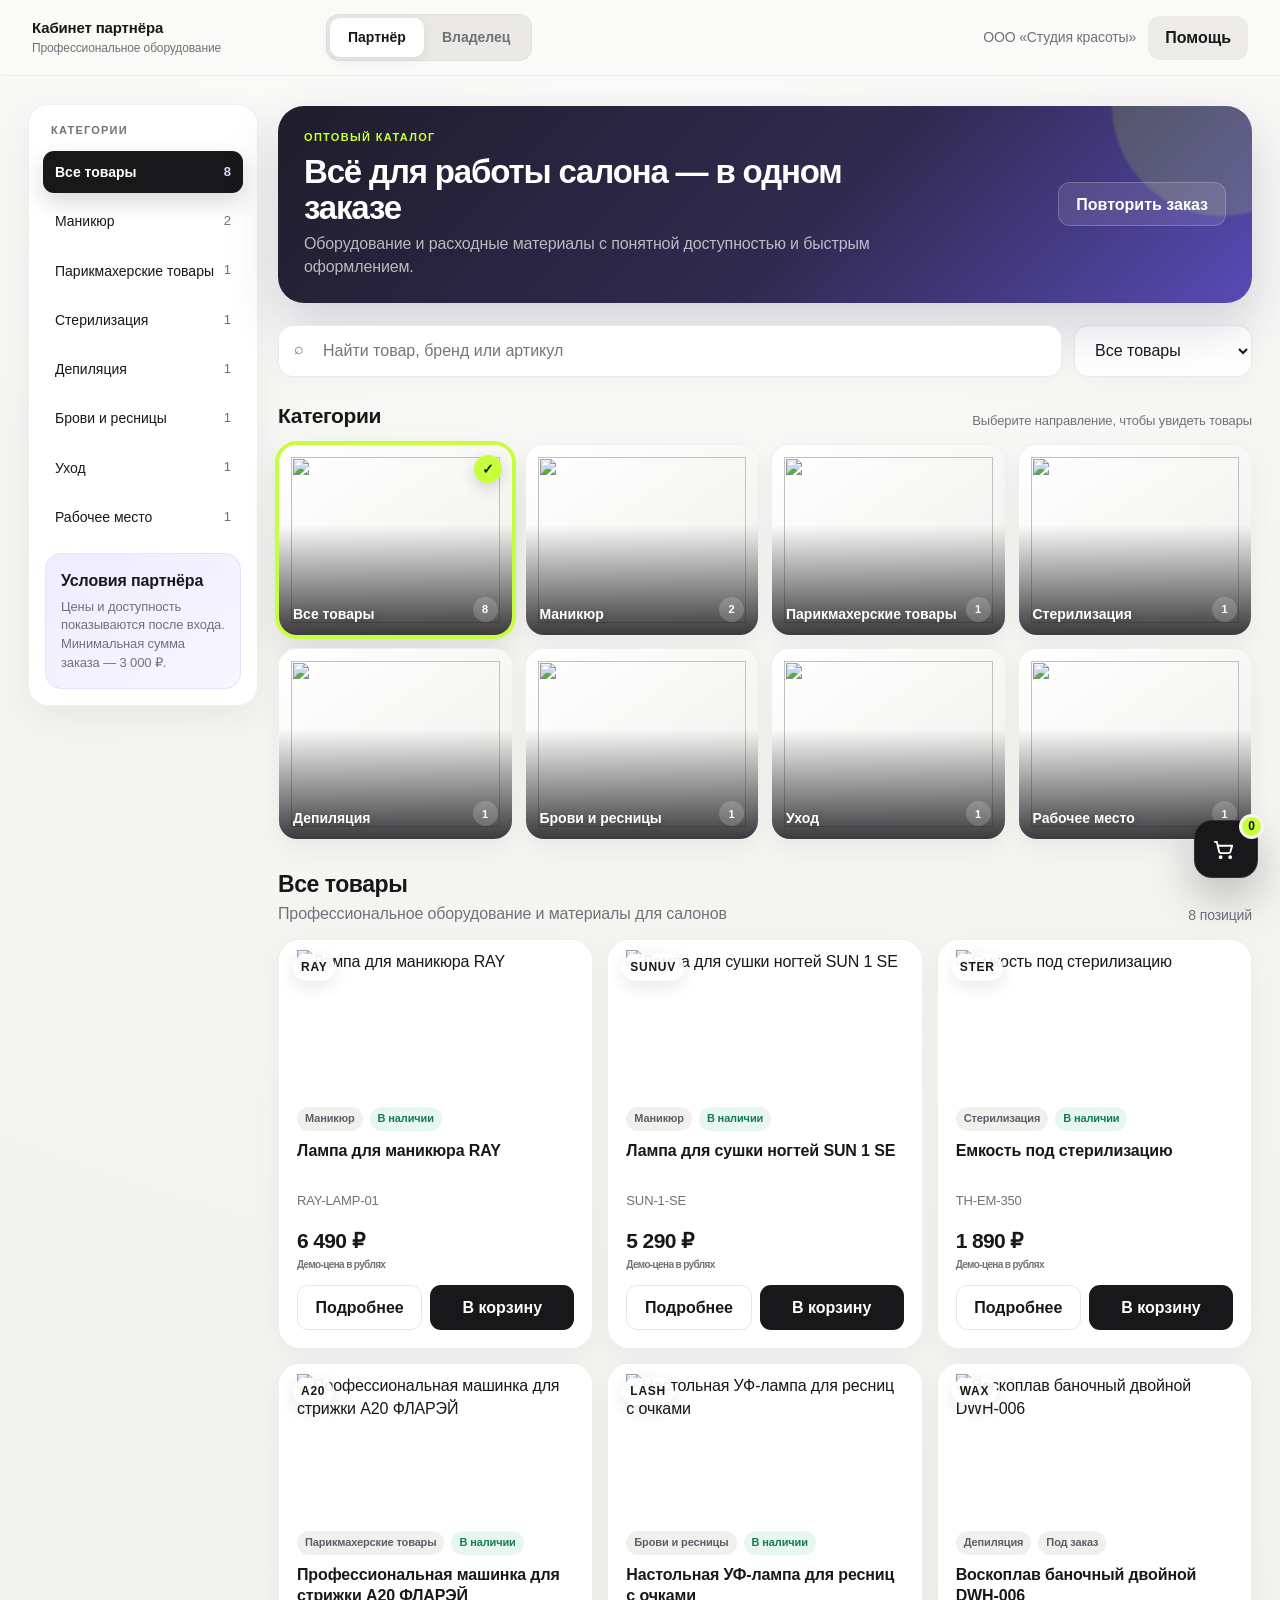
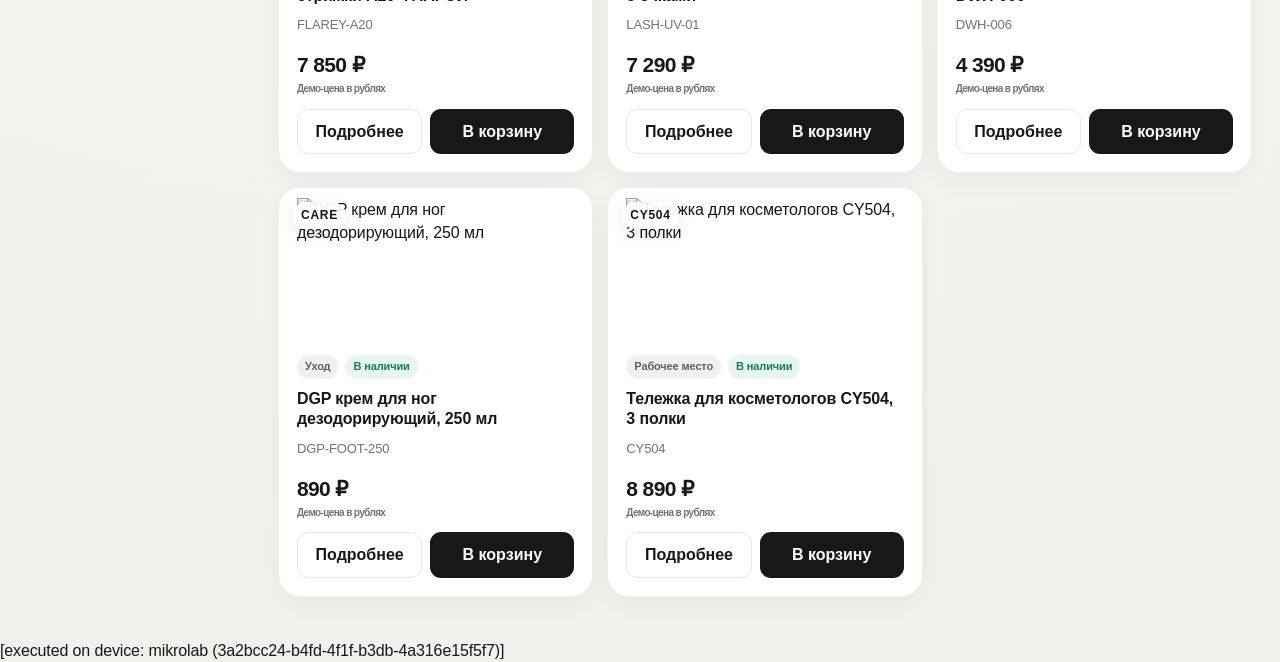
==== index.html @ eecc2bff "Publish demoth catalog" ====
<!doctype html>
<html lang="ru">
<head>
  <meta charset="utf-8">
  <meta name="viewport" content="width=device-width, initial-scale=1">
  <meta name="robots" content="noindex, nofollow, noarchive">
  <meta name="description" content="B2B-кабинет для заказа профессионального оборудования и расходных материалов для салонов красоты.">
  <title>B2B кабинет — профессиональный каталог</title>
  <style>
    :root{
      --th-purple:#52478a;--th-purple-dark:#3f376e;--th-purple-soft:#f0eef8;
      --th-lime:#d7ff18;--th-ink:#25223a;--th-muted:#706c82;--th-line:#e5e2ef;
      --th-bg:#f8f7fb;--th-white:#fff;--th-green:#2c7a5d;--th-red:#b74655;--th-amber:#a76812;
      --th-shadow:0 18px 50px rgba(51,42,91,.10);--th-radius:22px;
    }
    *{box-sizing:border-box}
    body{margin:0;background:var(--th-bg);color:var(--th-ink);font-family:Inter,Arial,sans-serif;font-size:16px;line-height:1.45}
    button,input,select{font:inherit}
    button{cursor:pointer}
    .app{min-height:100vh}
    .topbar{position:sticky;top:0;z-index:30;display:flex;align-items:center;gap:24px;padding:14px 28px;background:rgba(255,255,255,.96);border-bottom:1px solid var(--th-line);backdrop-filter:blur(16px)}
    .brand{display:flex;align-items:center;gap:13px;min-width:245px}
    .brand-copy{font-size:13px;line-height:1.15;color:var(--th-muted)}
    .role-switch{display:flex;padding:4px;background:var(--th-purple-soft);border-radius:14px}
    .role-switch button{border:0;background:transparent;color:var(--th-muted);padding:9px 16px;border-radius:11px;font-weight:700}
    .role-switch button.active{background:var(--th-white);color:var(--th-purple);box-shadow:0 3px 12px rgba(48,38,90,.10)}
    .top-actions{margin-left:auto;display:flex;align-items:center;gap:12px}
    .quiet{color:var(--th-muted);font-size:14px}
    .icon-btn,.secondary,.primary{border:0;border-radius:14px;min-height:44px;padding:0 17px;font-weight:750}
    .icon-btn{background:var(--th-purple-soft);color:var(--th-purple)}
    .secondary{background:var(--th-white);color:var(--th-purple);border:1px solid var(--th-line)}
    .primary{background:var(--th-lime);color:#27293a}
    .shell{display:grid;grid-template-columns:250px minmax(0,1fr) 320px;gap:24px;max-width:1500px;margin:0 auto;padding:24px 28px 42px}
    .sidebar,.cart,.panel,.product,.metric,.owner-block{background:var(--th-white);border:1px solid var(--th-line);box-shadow:var(--th-shadow)}
    .sidebar{position:sticky;top:97px;align-self:start;border-radius:var(--th-radius);padding:20px}
    .side-title{margin:0 0 12px;font-size:13px;color:var(--th-muted);font-weight:800;text-transform:uppercase;letter-spacing:.07em}
    .category-list{display:grid;gap:7px}
    .category-btn{display:flex;align-items:center;justify-content:space-between;text-align:left;width:100%;border:0;background:transparent;color:var(--th-ink);padding:11px 12px;border-radius:12px}
    .category-btn span:last-child{color:var(--th-muted);font-size:13px}
    .category-btn.active{background:var(--th-purple);color:white;font-weight:800}
    .category-btn.active span:last-child{color:#ded9fa}
    .side-callout{margin-top:18px;padding:16px;border-radius:16px;background:var(--th-purple-soft)}
    .side-callout strong{display:block;color:var(--th-purple);margin-bottom:5px}
    .side-callout p{font-size:13px;color:var(--th-muted);margin:0}
    .main{min-width:0}
    .welcome{display:flex;align-items:end;justify-content:space-between;gap:20px;margin:4px 0 20px}
    h1{font-size:32px;line-height:1.08;margin:0 0 7px;letter-spacing:-.035em}
    h2{font-size:23px;margin:0;letter-spacing:-.02em}
    h3{font-size:18px;margin:0}
    .welcome p,.section-head p{margin:0;color:var(--th-muted)}
    .search-row{display:grid;grid-template-columns:minmax(0,1fr) 180px;gap:12px;margin-bottom:18px}
    .search-wrap{position:relative}
    .search-wrap span{position:absolute;left:16px;top:12px;color:var(--th-muted)}
    .search-row input,.search-row select{width:100%;min-height:48px;border:1px solid var(--th-line);border-radius:14px;background:var(--th-white);color:var(--th-ink);padding:0 16px}
    .search-row input{padding-left:44px}
    .search-row input:focus,.search-row select:focus{outline:3px solid rgba(82,71,138,.16);border-color:var(--th-purple)}
    .category-chips{display:flex;gap:9px;overflow:auto;padding-bottom:5px;margin-bottom:20px;scrollbar-width:none}
    .chip{white-space:nowrap;border:1px solid var(--th-line);background:var(--th-white);color:var(--th-muted);border-radius:99px;padding:9px 14px}
    .chip.active{background:var(--th-purple);border-color:var(--th-purple);color:white;font-weight:700}
    .category-section-head{display:flex;align-items:end;justify-content:space-between;gap:16px;margin:24px 0 13px}
    .category-section-head h2{font-size:21px}.category-section-head span{color:var(--th-muted);font-size:13px}
    .category-tiles{display:grid;grid-template-columns:repeat(4,minmax(0,1fr));gap:12px;margin:0 0 28px}
    .category-tile{position:relative;min-width:0;aspect-ratio:1.22;overflow:hidden;border:1px solid rgba(28,28,32,.07);border-radius:19px;background:#fff;padding:0;box-shadow:0 8px 24px rgba(25,22,42,.055);transition:transform .18s ease,box-shadow .18s ease,border-color .18s ease;text-align:left}
    .category-tile:hover{transform:translateY(-3px);box-shadow:0 16px 34px rgba(25,22,42,.11)}
    .category-tile-media{position:absolute;inset:0;display:block;background:linear-gradient(145deg,#fff,#f0efec)}
    .category-tile-media img{width:100%;height:100%;object-fit:contain;padding:12px;transition:transform .22s ease}
    .category-tile:hover img{transform:scale(1.045)}
    .category-tile::after{content:"";position:absolute;inset:42% 0 0;background:linear-gradient(to bottom,transparent,rgba(18,18,22,.82));pointer-events:none}
    .category-tile-label{position:absolute;z-index:2;left:14px;right:14px;bottom:13px;display:flex;align-items:end;justify-content:space-between;gap:8px;color:#fff;font-size:14px;font-weight:850;line-height:1.15;text-shadow:0 1px 8px rgba(0,0,0,.26)}
    .category-tile-label small{display:grid;place-items:center;min-width:25px;height:25px;padding:0 7px;border-radius:99px;background:rgba(255,255,255,.18);font-size:11px;color:#fff;text-shadow:none}
    .category-tile.active{border-color:var(--th-lime);box-shadow:0 0 0 3px var(--th-lime),0 16px 34px rgba(25,22,42,.12)}
    .category-tile.active::before{content:"✓";position:absolute;z-index:3;right:10px;top:10px;display:grid;place-items:center;width:28px;height:28px;border-radius:50%;background:var(--th-lime);color:var(--th-ink);font-size:14px;font-weight:950;box-shadow:0 5px 15px rgba(0,0,0,.16)}
    .section-head{display:flex;justify-content:space-between;align-items:end;gap:20px;margin:18px 0 14px}
    .results-count{font-size:14px;color:var(--th-muted)}
    .product-grid{display:grid;grid-template-columns:repeat(2,minmax(0,1fr));gap:15px}
    .product{border-radius:20px;overflow:hidden;transition:transform .2s ease,box-shadow .2s ease}
    .product:hover{transform:translateY(-2px);box-shadow:0 22px 54px rgba(51,42,91,.14)}
    .product-visual{height:132px;display:flex;align-items:center;justify-content:center;background:linear-gradient(145deg,#f9f8fc,#e9e5f6);position:relative;overflow:hidden}
    .product-visual::after{content:"";width:90px;height:90px;border-radius:24px;background:linear-gradient(145deg,#fff,#d8d2eb);box-shadow:0 18px 30px rgba(70,58,116,.18);transform:rotate(-6deg)}
    .product-visual.lamp::after{border-radius:30px 30px 18px 18px;width:118px;height:72px}
    .product-visual.ster::after{border-radius:12px;width:118px;height:82px;background:linear-gradient(145deg,#fefefe,#cfd4df)}
    .product-visual.hair::after{width:112px;height:44px;border-radius:30px 12px 12px 30px;background:linear-gradient(145deg,#786da8,#3f376e)}
    .product-visual.lash::after{width:8px;height:105px;border-radius:8px;background:#7c719f;transform:rotate(30deg)}
    .product-code{position:absolute;z-index:2;font-weight:900;letter-spacing:.06em;color:var(--th-purple)}
    .product-body{padding:16px}
    .badges{display:flex;gap:7px;flex-wrap:wrap;margin-bottom:10px}
    .badge{font-size:12px;border-radius:99px;padding:4px 8px;background:var(--th-purple-soft);color:var(--th-purple);font-weight:700}
    .badge.in{background:#eaf7f1;color:var(--th-green)}
    .product-name{font-weight:800;min-height:48px}
    .sku{font-size:13px;color:var(--th-muted);margin-top:3px}
    .price-row{display:flex;align-items:center;justify-content:space-between;gap:10px;margin-top:15px}
    .price{font-size:20px;font-weight:850}
    .add-btn{border:0;background:var(--th-purple);color:white;border-radius:12px;padding:10px 13px;font-weight:800}
    .add-btn.added{background:var(--th-green)}
    .cart{position:sticky;top:97px;align-self:start;border-radius:var(--th-radius);padding:20px;max-height:calc(100vh - 120px);overflow:auto}
    .cart-head{display:flex;align-items:center;justify-content:space-between;margin-bottom:17px}
    .cart-count{min-width:28px;height:28px;border-radius:50%;display:grid;place-items:center;background:var(--th-lime);font-weight:900}
    .cart-empty{padding:36px 8px;text-align:center;color:var(--th-muted)}
    .cart-empty b{display:block;color:var(--th-ink);margin-bottom:5px}
    .cart-items{display:grid;gap:12px}
    .cart-line{display:grid;grid-template-columns:1fr auto;gap:8px;padding-bottom:12px;border-bottom:1px solid var(--th-line)}
    .cart-line strong{font-size:14px}
    .cart-line small{display:block;color:var(--th-muted);margin-top:3px}
    .qty{display:flex;align-items:center;gap:7px}
    .qty button{width:28px;height:28px;border-radius:9px;border:1px solid var(--th-line);background:white;color:var(--th-purple);font-weight:900}
    .cart-summary{margin-top:16px;display:grid;gap:9px}
    .summary-row{display:flex;justify-content:space-between;gap:12px;color:var(--th-muted)}
    .summary-row.total{font-size:21px;color:var(--th-ink);font-weight:900;border-top:1px solid var(--th-line);padding-top:13px;margin-top:4px}
    .progress-copy{font-size:13px;color:var(--th-muted);margin-top:11px}
    .progress{height:8px;border-radius:99px;background:var(--th-purple-soft);overflow:hidden;margin:7px 0 14px}
    .progress > div{height:100%;background:var(--th-lime);transition:width .2s ease}
    .checkout{width:100%}
    .checkout:disabled{opacity:.45;cursor:not-allowed}
    .owner-view{display:none;max-width:1400px;margin:0 auto;padding:24px 28px 44px}
    .owner-view.active{display:block}.customer-view.hidden{display:none}
    .owner-top{display:flex;align-items:end;justify-content:space-between;gap:20px;margin-bottom:22px}
    .demo-tag{display:inline-flex;align-items:center;gap:7px;background:var(--th-purple-soft);color:var(--th-purple);padding:7px 11px;border-radius:99px;font-size:13px;font-weight:800}
    .metrics{display:grid;grid-template-columns:repeat(4,1fr);gap:14px;margin-bottom:18px}
    .metric{border-radius:18px;padding:18px}
    .metric span{font-size:13px;color:var(--th-muted)}
    .metric strong{display:block;font-size:28px;margin:5px 0 2px}
    .metric small{color:var(--th-green)}
    .owner-grid{display:grid;grid-template-columns:minmax(0,1.55fr) minmax(300px,.75fr);gap:18px}
    .owner-block{border-radius:22px;padding:20px}
    .owner-block-head{display:flex;align-items:center;justify-content:space-between;gap:12px;margin-bottom:16px}
    .orders{width:100%;border-collapse:collapse}
    .orders th{text-align:left;color:var(--th-muted);font-size:12px;text-transform:uppercase;letter-spacing:.05em;padding:11px 8px;border-bottom:1px solid var(--th-line)}
    .orders td{padding:14px 8px;border-bottom:1px solid var(--th-line);font-size:14px}
    .status{font-size:12px;font-weight:800;padding:6px 9px;border-radius:99px;white-space:nowrap}
    .status.new{background:#f0eef8;color:var(--th-purple)}
    .status.work{background:#fff2df;color:var(--th-amber)}
    .status.ready{background:#eaf7f1;color:var(--th-green)}
    .owner-categories{display:grid;gap:11px}
    .owner-cat{display:grid;grid-template-columns:1fr auto;gap:8px;padding:12px 0;border-bottom:1px solid var(--th-line)}
    .owner-cat small{color:var(--th-muted)}
    .stock-warning{margin-top:18px;padding:16px;border-radius:16px;background:#fff3f1;color:var(--th-red)}
    .stock-warning strong{display:block;margin-bottom:3px}
    .mobile-cart{display:none;position:sticky;bottom:12px;margin:12px;background:var(--th-purple);color:white;border:0;border-radius:16px;width:calc(100% - 24px);padding:14px 16px;font-weight:850;z-index:25}
    .toast{position:fixed;right:24px;bottom:24px;z-index:60;background:#25223a;color:white;padding:14px 18px;border-radius:14px;box-shadow:var(--th-shadow);opacity:0;transform:translateY(10px);pointer-events:none;transition:.2s}
    .toast.show{opacity:1;transform:translateY(0)}
    .no-results{grid-column:1/-1;background:white;border:1px dashed var(--th-line);border-radius:20px;padding:40px;text-align:center;color:var(--th-muted)}
    @media(max-width:1100px){.shell{grid-template-columns:220px minmax(0,1fr)}.cart{display:none}.mobile-cart{display:block}.metrics{grid-template-columns:repeat(2,1fr)}}
    @media(max-width:760px){.topbar{padding:12px 16px;gap:12px;flex-wrap:wrap}.brand{min-width:0;flex:1}.brand-copy,.quiet{display:none}.role-switch{order:3;width:100%}.role-switch button{flex:1}.shell{display:block;padding:18px 14px 30px}.sidebar{position:static;padding:0;border:0;box-shadow:none;background:transparent}.side-title,.category-list,.side-callout{display:none}.welcome{align-items:start}.welcome .secondary{display:none}h1{font-size:27px}.search-row{grid-template-columns:1fr}.category-section-head{margin-top:22px}.category-section-head h2{font-size:22px}.category-section-head span{display:none}.category-tiles{grid-template-columns:repeat(2,minmax(0,1fr));gap:11px;margin-bottom:30px}.category-tile{aspect-ratio:1.08;border-radius:18px}.category-tile-media img{padding:10px}.category-tile-label{left:12px;right:12px;bottom:12px;font-size:14px}.section-head{scroll-margin-top:330px}.product-grid{grid-template-columns:1fr}.product-visual{height:116px}.owner-view{padding:18px 14px 34px}.owner-top{align-items:start}.owner-top .primary{display:none}.metrics{grid-template-columns:1fr 1fr}.metric strong{font-size:23px}.owner-grid{grid-template-columns:1fr}.orders th:nth-child(3),.orders td:nth-child(3){display:none}.top-actions .icon-btn{display:none}}
    @media(max-width:430px){.metrics{grid-template-columns:1fr}.owner-block{padding:15px}.orders td,.orders th{padding-left:4px;padding-right:4px}}

    /* Современная визуальная система MVP */
    :root{
      --th-purple:#6155d6;--th-purple-dark:#4438b8;--th-purple-soft:#efedff;
      --th-lime:#c8ff3d;--th-ink:#18181b;--th-muted:#72717a;--th-line:#e8e7e3;
      --th-bg:#f5f5f2;--th-white:#fff;--th-green:#167a55;--th-red:#c33e52;--th-amber:#a76608;
      --th-shadow:0 12px 36px rgba(25,22,42,.06);--th-radius:24px;
    }
    body{font-family:Inter,-apple-system,BlinkMacSystemFont,"Segoe UI",sans-serif;background:radial-gradient(circle at 52% -20%,#fff 0,#f5f5f2 42%,#f0f0ed 100%);letter-spacing:-.008em}
    .topbar{min-height:76px;padding:12px 32px;background:rgba(250,250,248,.88);border-bottom:1px solid rgba(30,30,35,.07);box-shadow:0 1px 0 rgba(255,255,255,.8);backdrop-filter:blur(22px) saturate(150%)}
    .brand{min-width:270px;gap:0}
    .product-nameplate{display:grid;gap:1px}
    .product-nameplate strong{font-size:15px;letter-spacing:-.01em}
    .product-nameplate span{font-size:12px;color:var(--th-muted)}
    .role-switch{padding:3px;background:#eae9e5;border:1px solid rgba(30,30,35,.04);border-radius:13px}
    .role-switch button{padding:9px 18px;border-radius:10px;font-size:14px}
    .role-switch button.active{color:var(--th-ink);box-shadow:0 3px 12px rgba(20,20,28,.08)}
    .icon-btn,.secondary,.primary{border-radius:12px;transition:transform .18s ease,box-shadow .18s ease,background .18s ease}
    .icon-btn:hover,.secondary:hover,.primary:hover,.add-btn:hover{transform:translateY(-1px)}
    .icon-btn{background:#ecebe7;color:var(--th-ink)}
    .primary{background:var(--th-ink);color:white;box-shadow:0 9px 24px rgba(20,20,24,.15)}
    .shell{grid-template-columns:230px minmax(0,1fr) 336px;gap:20px;padding-top:28px}
    .sidebar,.cart,.panel,.product,.metric,.owner-block{border-color:rgba(28,28,32,.07);box-shadow:var(--th-shadow)}
    .sidebar{top:100px;padding:14px;border-radius:20px}
    .side-title{padding:4px 8px;margin-bottom:8px;font-size:11px;letter-spacing:.11em}
    .category-btn{padding:11px 12px;border-radius:11px;font-size:14px}
    .category-btn.active{background:var(--th-ink);box-shadow:0 9px 22px rgba(20,20,24,.16)}
    .side-callout{margin:15px 2px 2px;padding:15px;background:linear-gradient(145deg,#efedff,#f7f6ff);border:1px solid #e5e1ff}
    .side-callout strong{color:var(--th-ink)}
    .welcome{align-items:center;margin:2px 0 22px;padding:24px 26px;border-radius:26px;background:linear-gradient(135deg,#201d2b 0,#312a50 56%,#584ab6 100%);color:white;box-shadow:0 22px 52px rgba(42,34,84,.18);overflow:hidden;position:relative}
    .welcome::after{content:"";position:absolute;width:220px;height:220px;right:-80px;top:-110px;border-radius:50%;background:rgba(200,255,61,.16);filter:blur(1px)}
    .welcome > *{position:relative;z-index:1}
    .welcome h1{font-size:33px;max-width:620px}
    .welcome p{color:rgba(255,255,255,.68);max-width:600px}
    .welcome .secondary{background:rgba(255,255,255,.10);border-color:rgba(255,255,255,.20);color:white;white-space:nowrap}
    .eyebrow{display:block;margin-bottom:8px;color:var(--th-lime);font-size:11px;font-weight:850;letter-spacing:.12em;text-transform:uppercase}
    .search-row{grid-template-columns:minmax(0,1fr) 178px;margin-bottom:14px}
    .search-row input,.search-row select{min-height:52px;border-color:rgba(28,28,32,.09);border-radius:15px;box-shadow:0 5px 20px rgba(24,24,28,.035)}
    .search-row input:focus,.search-row select:focus{outline:4px solid rgba(97,85,214,.10);border-color:var(--th-purple)}
    .category-chips{gap:8px;margin-bottom:22px}
    .chip{padding:9px 14px;border-color:rgba(28,28,32,.08);box-shadow:0 3px 12px rgba(25,22,42,.025)}
    .chip.active{background:var(--th-ink);border-color:var(--th-ink)}
    .section-head{margin-top:6px}
    .product-grid{gap:14px}
    .product{border-radius:22px;box-shadow:0 7px 26px rgba(25,22,42,.045)}
    .product:hover{transform:translateY(-4px);box-shadow:0 22px 52px rgba(25,22,42,.11)}
    .product-visual{height:150px;background:linear-gradient(145deg,#f1f0ec,#e7e5f3)}
    .product-visual::before{content:"";position:absolute;inset:18px;border-radius:18px;background:linear-gradient(120deg,rgba(255,255,255,.72),rgba(255,255,255,.12));border:1px solid rgba(255,255,255,.7)}
    .product-visual::after{box-shadow:0 24px 38px rgba(62,52,105,.18)}
    .product-code{left:24px;top:21px;font-size:12px;color:#4e438e}
    .product-visual.has-image{background:#fff}
    .product-visual.has-image::before,.product-visual.has-image::after{display:none}
    .product-photo{width:100%;height:100%;object-fit:contain;padding:10px 18px;background:#fff;transition:transform .24s ease}
    .product:hover .product-photo{transform:scale(1.035)}
    .product-visual.has-image .product-code{left:14px;top:14px;padding:5px 8px;border-radius:99px;background:rgba(255,255,255,.92);box-shadow:0 5px 18px rgba(25,22,42,.10);color:var(--th-ink)}
    .price-note{display:block;margin-top:2px;color:var(--th-muted);font-size:10px;font-weight:650}
    .product-body{padding:17px 18px 18px}
    .badge{background:#f1f0ed;color:#5f5d66;font-size:11px}
    .badge.in{background:#e7f7ef;color:var(--th-green)}
    .product-name{font-size:16px;line-height:1.3}
    .price{font-size:21px;letter-spacing:-.03em}
    .add-btn{background:var(--th-ink);border-radius:11px;padding:10px 14px;transition:.18s ease}
    .add-btn.added{background:var(--th-green)}
    .product-actions{display:grid;grid-template-columns:1fr 1.15fr;gap:8px;margin-top:12px}
    .detail-btn{border:1px solid var(--th-line);background:white;color:var(--th-ink);border-radius:11px;padding:10px 12px;font-weight:750;transition:.18s ease}
    .detail-btn:hover{background:#f4f3ef;transform:translateY(-1px)}
    .cart{top:100px;border-radius:22px;padding:18px}
    .cart-count{background:var(--th-lime);color:var(--th-ink)}
    .qty button{color:var(--th-ink);background:#f5f5f2}
    .progress{background:#ecebe7}.progress > div{background:linear-gradient(90deg,var(--th-purple),#8f7ef4)}
    .metric{position:relative;overflow:hidden;border-radius:20px;padding:19px}
    .metric:first-child{background:var(--th-ink);color:white}
    .metric:first-child span{color:rgba(255,255,255,.58)}
    .metric:first-child small{color:var(--th-lime)}
    .owner-block{border-radius:24px}
    .demo-tag{background:#edebff;color:var(--th-purple-dark)}
    .stock-warning{background:#fff0ee}
    .orders tbody tr{cursor:pointer;transition:background .16s ease}
    .orders tbody tr:hover{background:#f7f6f2}
    .stock-warning{cursor:pointer;transition:transform .18s ease,box-shadow .18s ease}
    .stock-warning:hover{transform:translateY(-2px);box-shadow:0 12px 30px rgba(195,62,82,.10)}
    .cart-close{display:none;width:34px;height:34px;border:0;border-radius:10px;background:#f0efeb;color:var(--th-ink);font-size:20px}
    .cart-backdrop{display:none;position:fixed;inset:0;background:rgba(16,15,21,.48);backdrop-filter:blur(4px);z-index:65}
    .toast{background:var(--th-ink);border:1px solid rgba(255,255,255,.1);box-shadow:0 18px 48px rgba(0,0,0,.22)}
    @media(max-width:1100px){
      .cart.mobile-open{display:block;position:fixed;left:14px;right:14px;bottom:14px;top:auto;z-index:70;max-height:min(76vh,680px);border-radius:26px;animation:cartUp .22s ease-out}
      .cart-backdrop.show{display:block}.cart-close{display:grid;place-items:center}
      .mobile-cart{position:fixed;left:0;bottom:10px;background:var(--th-ink);box-shadow:0 16px 42px rgba(20,20,24,.24);border:1px solid rgba(255,255,255,.12)}
      .customer-view{padding-bottom:74px}
      @keyframes cartUp{from{opacity:0;transform:translateY(24px)}to{opacity:1;transform:translateY(0)}}
    }
    @media(max-width:760px){
      .topbar{padding:11px 14px;gap:10px}.brand{min-width:0}.product-nameplate span{display:none}
      .role-switch{margin-top:2px}.shell{padding-top:14px}.welcome{padding:22px 20px;border-radius:22px;margin-bottom:14px}
      .welcome h1{font-size:29px}.welcome p{font-size:14px}.search-row{grid-template-columns:1fr}.search-row input,.search-row select{min-height:50px}
      .section-head{align-items:center}.product-grid{gap:12px}.product{display:grid;grid-template-columns:118px minmax(0,1fr);border-radius:18px}
      .product-visual{height:auto;min-height:180px}.product-visual::before{inset:10px}.product-visual::after{transform:scale(.72) rotate(-6deg)}
      .product-body{padding:15px}.product-name{min-height:0}.price-row{align-items:flex-end}.product-actions{grid-template-columns:1fr}.detail-btn,.add-btn{padding:9px 11px;font-size:13px}
      .owner-top h1{font-size:29px}.owner-block{border-radius:20px}
    }
    @media(max-width:430px){
      .top-actions{gap:0}.product-nameplate strong{font-size:14px}.welcome h1{font-size:27px}
      .product{grid-template-columns:104px minmax(0,1fr)}.product-visual{min-height:186px}.product-code{left:16px;top:16px}
      .badges{gap:4px}.badge:first-child{display:none}.price{font-size:18px}.add-btn{padding:9px 10px}
    }

    /* Корзина открывается только по плавающей кнопке */
    .shell{grid-template-columns:230px minmax(0,1fr);max-width:1460px}
    .product-grid{grid-template-columns:repeat(3,minmax(0,1fr))}
    .cart{display:none}
    .cart.mobile-open{display:block;position:fixed;top:20px;right:20px;bottom:20px;width:min(390px,calc(100% - 40px));max-height:none;z-index:70;border-radius:26px;animation:cartSlide .22s ease-out}
    .cart-close{display:grid;place-items:center}
    .cart-backdrop.show{display:block}
    .mobile-cart{display:flex;position:fixed;right:22px;left:auto;bottom:22px;align-items:center;gap:11px;width:auto;min-width:64px;height:58px;margin:0;padding:0 17px;border-radius:18px;background:var(--th-ink);color:white;border:1px solid rgba(255,255,255,.12);box-shadow:0 18px 46px rgba(20,20,24,.28);z-index:55;transition:transform .18s ease,box-shadow .18s ease}
    .mobile-cart:hover{transform:translateY(-2px);box-shadow:0 22px 54px rgba(20,20,24,.34)}
    .mobile-cart svg{width:23px;height:23px;stroke:currentColor;fill:none;stroke-width:2;stroke-linecap:round;stroke-linejoin:round}
    .floating-count{position:absolute;right:-7px;top:-7px;display:grid;place-items:center;min-width:25px;height:25px;padding:0 6px;border-radius:99px;background:var(--th-lime);color:var(--th-ink);font-size:12px;font-weight:900;border:3px solid var(--th-bg)}
    .customer-view{padding-bottom:0}
    @keyframes cartSlide{from{opacity:0;transform:translateX(26px)}to{opacity:1;transform:none}}
    @media(max-width:1220px){.product-grid{grid-template-columns:repeat(2,minmax(0,1fr))}}
    @media(max-width:760px){
      .product-grid{grid-template-columns:1fr}.cart.mobile-open{left:12px;right:12px;top:auto;bottom:12px;width:auto;max-height:min(78vh,700px);animation:cartUp .22s ease-out}
      .mobile-cart{right:14px;bottom:14px;height:56px;border-radius:17px}.customer-view{padding-bottom:72px}
    }

    /* Предпродажные сценарии */
    .modal-overlay{display:none;position:fixed;inset:0;z-index:90;place-items:center;padding:24px;background:rgba(15,14,19,.58);backdrop-filter:blur(7px)}
    .modal-overlay.show{display:grid;animation:modalFade .18s ease-out}
    .modal-dialog{width:min(720px,100%);max-height:min(92vh,900px);overflow:auto;background:white;border:1px solid rgba(28,28,32,.08);border-radius:28px;box-shadow:0 34px 90px rgba(14,12,24,.28);animation:modalUp .22s ease-out}
    .modal-dialog.wide{width:min(900px,100%)}
    .modal-head{position:sticky;top:0;z-index:2;display:flex;align-items:flex-start;justify-content:space-between;gap:20px;padding:23px 25px 18px;background:rgba(255,255,255,.94);border-bottom:1px solid var(--th-line);backdrop-filter:blur(14px)}
    .modal-kicker{display:block;margin-bottom:5px;color:var(--th-purple);font-size:11px;font-weight:900;letter-spacing:.11em;text-transform:uppercase}
    .modal-head h2{font-size:25px;line-height:1.12}
    .modal-close{display:grid;place-items:center;flex:0 0 auto;width:36px;height:36px;border:0;border-radius:11px;background:#efeee9;color:var(--th-ink);font-size:21px}
    .modal-content{padding:24px 25px 26px}
    .product-detail{display:grid;grid-template-columns:240px 1fr;gap:24px}
    .product-detail .product-visual{height:250px;border-radius:21px}
    .product-detail .product-visual::after{transform:scale(1.25) rotate(-6deg)}
    .product-detail .product-photo{padding:22px}
    .product-detail-copy{display:flex;flex-direction:column;min-width:0}
    .product-detail-copy .price{display:block;margin:15px 0 12px;font-size:28px}
    .product-description{color:var(--th-muted);font-size:14px;line-height:1.55}
    .spec-list{display:grid;gap:0;margin:18px 0 0;border-top:1px solid var(--th-line)}
    .spec-row{display:grid;grid-template-columns:1fr auto;gap:16px;padding:11px 0;border-bottom:1px solid var(--th-line);font-size:13px}
    .spec-row span{color:var(--th-muted)}
    .modal-actions{display:flex;justify-content:flex-end;gap:9px;margin-top:22px}
    .modal-actions .primary,.modal-actions .secondary{min-width:150px}
    .info-grid{display:grid;grid-template-columns:repeat(3,1fr);gap:10px}
    .info-card{padding:17px;border:1px solid var(--th-line);border-radius:17px;background:#fafaf8}
    .info-card b{display:block;margin-bottom:6px}.info-card p{margin:0;color:var(--th-muted);font-size:13px;line-height:1.5}
    .contact-strip{display:flex;align-items:center;justify-content:space-between;gap:18px;margin-top:16px;padding:17px 18px;border-radius:18px;background:var(--th-ink);color:white}
    .contact-strip span{display:block;color:rgba(255,255,255,.62);font-size:12px;margin-top:3px}
    .contact-links{display:flex;gap:8px;flex-wrap:wrap;justify-content:flex-end}
    .contact-links a{color:var(--th-ink);background:var(--th-lime);text-decoration:none;padding:9px 12px;border-radius:10px;font-weight:850;font-size:13px}
    .order-hero{display:grid;grid-template-columns:repeat(3,1fr);gap:10px;margin-bottom:18px}
    .order-fact{padding:15px;border:1px solid var(--th-line);border-radius:16px;background:#fafaf8}
    .order-fact span{display:block;color:var(--th-muted);font-size:12px;margin-bottom:4px}.order-fact strong{font-size:15px}
    .next-action{padding:16px 17px;border-radius:17px;background:linear-gradient(135deg,#efedff,#f8f7ff);border:1px solid #e3dfff}
    .next-action span{display:block;color:var(--th-purple);font-size:11px;font-weight:900;text-transform:uppercase;letter-spacing:.08em;margin-bottom:5px}
    .timeline{display:grid;gap:12px;margin-top:20px}
    .timeline-step{display:grid;grid-template-columns:22px 1fr;gap:10px;align-items:start;color:var(--th-muted);font-size:13px}
    .timeline-step i{display:grid;place-items:center;width:22px;height:22px;border-radius:50%;background:#ecebe7;color:#777;font-style:normal;font-size:11px;font-weight:900}
    .timeline-step.done{color:var(--th-ink)}.timeline-step.done i{background:var(--th-green);color:white}.timeline-step.current i{background:var(--th-lime);color:var(--th-ink)}
    .registry-filters{display:flex;gap:7px;overflow:auto;margin-bottom:14px;padding-bottom:2px}.registry-filter{white-space:nowrap;border:1px solid var(--th-line);background:white;border-radius:99px;padding:8px 12px;color:var(--th-muted);font-weight:750}.registry-filter.active{background:var(--th-ink);color:white;border-color:var(--th-ink)}
    .registry-list{display:grid;gap:8px}.registry-row{display:grid;grid-template-columns:100px 1fr 120px 120px 34px;align-items:center;gap:12px;padding:13px 14px;border:1px solid var(--th-line);border-radius:15px;background:#fff;cursor:pointer}.registry-row:hover{background:#f8f7f4}.registry-row small{display:block;color:var(--th-muted)}.registry-arrow{font-size:20px;color:var(--th-muted)}
    .form-grid{display:grid;grid-template-columns:1fr 1fr;gap:13px}.form-field{display:grid;gap:6px}.form-field.full{grid-column:1/-1}.form-field span{font-size:12px;font-weight:800;color:var(--th-muted)}.form-field input,.form-field select,.form-field textarea{width:100%;border:1px solid var(--th-line);border-radius:13px;background:#fafaf8;padding:12px 13px;color:var(--th-ink);font:inherit}.form-field textarea{min-height:92px;resize:vertical}.form-field input:focus,.form-field select:focus,.form-field textarea:focus{outline:3px solid rgba(97,85,214,.12);border-color:var(--th-purple)}
    .success-state{text-align:center;padding:18px 8px 8px}.success-mark{display:grid;place-items:center;width:62px;height:62px;margin:0 auto 16px;border-radius:50%;background:var(--th-lime);font-size:28px;font-weight:900}.success-state p{color:var(--th-muted);max-width:520px;margin:8px auto 0}
    @keyframes modalFade{from{opacity:0}to{opacity:1}}@keyframes modalUp{from{opacity:0;transform:translateY(18px) scale(.985)}to{opacity:1;transform:none}}
    @media(max-width:760px){.top-actions{margin-left:0}.top-actions .icon-btn{display:flex;align-items:center;min-height:38px;padding:0 12px}.owner-top .primary{display:inline-flex;align-items:center;justify-content:center}.modal-overlay{padding:10px;align-items:end}.modal-dialog,.modal-dialog.wide{width:100%;max-height:91vh;border-radius:24px 24px 18px 18px}.modal-head{padding:19px 19px 15px}.modal-content{padding:19px}.product-detail{grid-template-columns:1fr}.product-detail .product-visual{height:190px}.info-grid{grid-template-columns:1fr}.contact-strip{align-items:flex-start;flex-direction:column}.contact-links{justify-content:flex-start}.order-hero{grid-template-columns:1fr}.registry-row{grid-template-columns:82px 1fr auto}.registry-row .registry-total,.registry-row .status{display:none}.form-grid{grid-template-columns:1fr}.form-field.full{grid-column:auto}.modal-actions{flex-direction:column-reverse}.modal-actions .primary,.modal-actions .secondary{width:100%}}
  </style>
</head>
<body>
  <div class="app">
    <header class="topbar">
      <div class="brand"><div class="product-nameplate"><strong>Кабинет партнёра</strong><span>Профессиональное оборудование</span></div></div>
      <nav class="role-switch" aria-label="Режим кабинета">
        <button class="active" data-role="customer" type="button">Партнёр</button>
        <button data-role="owner" type="button">Владелец</button>
      </nav>
      <div class="top-actions"><span class="quiet">ООО «Студия красоты»</span><button class="icon-btn" type="button" id="helpBtn">Помощь</button></div>
    </header>

    <section class="customer-view">
      <div class="shell">
        <aside class="sidebar">
          <p class="side-title">Категории</p>
          <div class="category-list" id="categoryList"></div>
          <div class="side-callout"><strong>Условия партнёра</strong><p>Цены и доступность показываются после входа. Минимальная сумма заказа — 3 000 ₽.</p></div>
        </aside>
        <main class="main">
          <div class="welcome"><div><span class="eyebrow">Оптовый каталог</span><h1>Всё для работы салона — в одном заказе</h1><p>Оборудование и расходные материалы с понятной доступностью и быстрым оформлением.</p></div><button class="secondary" type="button" id="repeatBtn">Повторить заказ</button></div>
          <div class="search-row"><label class="search-wrap"><span>⌕</span><input id="searchInput" type="search" placeholder="Найти товар, бренд или артикул" aria-label="Поиск по каталогу"></label><select id="stockFilter" aria-label="Наличие"><option value="all">Все товары</option><option value="in">Только в наличии</option></select></div>
          <div class="category-section-head"><h2>Категории</h2><span>Выберите направление, чтобы увидеть товары</span></div>
          <div class="category-tiles" id="categoryChips" aria-label="Категории товаров"></div>
          <div class="section-head"><div><h2 id="catalogTitle">Все товары</h2><p>Профессиональное оборудование и материалы для салонов</p></div><span class="results-count" id="resultsCount"></span></div>
          <div class="product-grid" id="productGrid"></div>
        </main>
        <aside class="cart" id="cartPanel">
          <div class="cart-head"><h2>Корзина</h2><div style="display:flex;align-items:center;gap:8px"><span class="cart-count" id="cartCount">0</span><button class="cart-close" id="cartCloseBtn" type="button" aria-label="Закрыть корзину">×</button></div></div>
          <div id="cartContent"></div>
        </aside>
      </div>
      <button class="mobile-cart" id="mobileCartBtn" type="button" aria-label="Открыть корзину"><svg viewBox="0 0 24 24" aria-hidden="true"><circle cx="9" cy="20" r="1"></circle><circle cx="19" cy="20" r="1"></circle><path d="M3 4h2l2.4 10.2a2 2 0 0 0 2 1.6h7.9a2 2 0 0 0 1.9-1.4L21 8H7"></path></svg><span class="floating-count" id="floatingCartCount">0</span></button>
    </section>

    <section class="owner-view" id="ownerView">
      <div class="owner-top"><div><span class="demo-tag">● Демо-данные</span><h1 style="margin-top:12px">Пульс B2B-продаж</h1><p class="quiet" style="display:block">Сегодня · Красноярск и Москва</p></div><button class="primary" type="button" id="newProductBtn">Добавить товар</button></div>
      <div class="metrics">
        <div class="metric"><span>Новые заказы</span><strong>12</strong><small>+3 к вчерашнему дню</small></div>
        <div class="metric"><span>Сумма заказов</span><strong>186 420 ₽</strong><small>за сегодня</small></div>
        <div class="metric"><span>Средний заказ</span><strong>15 535 ₽</strong><small>демонстрационный показатель</small></div>
        <div class="metric"><span>Товары в наличии</span><strong>92%</strong><small>по демо-каталогу</small></div>
      </div>
      <div class="owner-grid">
        <div class="owner-block">
          <div class="owner-block-head"><div><h2>Заказы требуют внимания</h2><span class="quiet">Быстрый переход к следующему действию</span></div><button class="secondary" type="button" id="allOrdersBtn">Все заказы</button></div>
          <div style="overflow:auto"><table class="orders"><thead><tr><th>Заказ</th><th>Партнёр</th><th>Сумма</th><th>Статус</th></tr></thead><tbody><tr data-order="1048"><td><strong>№ 1048</strong><br><span class="quiet">09:42</span></td><td>Beauty Room</td><td>18 760 ₽</td><td><span class="status new">Новый</span></td></tr><tr data-order="1047"><td><strong>№ 1047</strong><br><span class="quiet">09:18</span></td><td>Pro Nails</td><td>9 340 ₽</td><td><span class="status work">Собирается</span></td></tr><tr data-order="1046"><td><strong>№ 1046</strong><br><span class="quiet">08:56</span></td><td>Линия красоты</td><td>27 810 ₽</td><td><span class="status ready">Готов</span></td></tr><tr data-order="1045"><td><strong>№ 1045</strong><br><span class="quiet">08:31</span></td><td>Атмосфера</td><td>12 600 ₽</td><td><span class="status work">Нужен счёт</span></td></tr></tbody></table></div>
        </div>
        <div class="owner-block">
          <div class="owner-block-head"><div><h2>Продажи по категориям</h2><span class="quiet">Сумма заказов за сегодня · демо</span></div></div>
          <div class="owner-categories"><div class="owner-cat"><div><strong>Маникюр</strong><small> · лампы, аппараты, инструменты</small></div><b>48 900 ₽</b></div><div class="owner-cat"><div><strong>Стерилизация</strong><small> · сухожары, расходники</small></div><b>33 700 ₽</b></div><div class="owner-cat"><div><strong>Парикмахерские товары</strong><small> · техника и инструменты</small></div><b>31 400 ₽</b></div><div class="owner-cat"><div><strong>Брови и ресницы</strong><small> · инструменты и материалы</small></div><b>22 800 ₽</b></div><div class="owner-cat"><div><strong>Депиляция и уход</strong><small> · аппараты и расходники</small></div><b>27 900 ₽</b></div><div class="owner-cat"><div><strong>Рабочее место</strong><small> · мебель и аксессуары</small></div><b>21 720 ₽</b></div></div>
          <div class="stock-warning" id="stockWarning" role="button" tabindex="0"><strong>7 товаров заканчиваются</strong><span>Проверьте резерв и назначьте ответственному обновление остатков.</span></div>
        </div>
      </div>
    </section>
  </div>
  <div class="cart-backdrop" id="cartBackdrop"></div>
  <div class="modal-overlay" id="appModal" aria-hidden="true">
    <section class="modal-dialog" id="modalDialog" role="dialog" aria-modal="true" aria-labelledby="modalTitle">
      <header class="modal-head"><div><span class="modal-kicker" id="modalKicker"></span><h2 id="modalTitle"></h2></div><button class="modal-close" id="modalClose" type="button" aria-label="Закрыть">×</button></header>
      <div class="modal-content" id="modalContent"></div>
    </section>
  </div>
  <div class="toast" id="toast" role="status" aria-live="polite"></div>
  <script>
    const categories=[
      ['all','Все товары'],['manicure','Маникюр'],['hair','Парикмахерские товары'],['ster','Стерилизация'],['depilation','Депиляция'],['lash','Брови и ресницы'],['care','Уход'],['workplace','Рабочее место']
    ];
    const categoryImages={all:'assets/products/ray-product.png',manicure:'assets/products/sun1se.jpg',hair:'assets/products/flarey-a20.png',ster:'assets/products/sterilization-container.jpg',depilation:'assets/products/wax-heater.jpg',lash:'assets/products/lash-uv-lamp.jpg',care:'assets/products/foot-cream.jpg',workplace:'assets/products/trolley.jpg'};
    const products=[
      {id:1,cat:'manicure',name:'Лампа для маникюра RAY',sku:'RAY-LAMP-01',price:6490,stock:true,code:'RAY',image:'assets/products/ray-product.png',description:'Профессиональная лампа с равномерной сушкой покрытия и понятным управлением. Подходит для оснащения рабочего места мастера.',specs:[['Оснащение','36 диодов'],['Управление','Сенсорный дисплей и таймер'],['Особенность','Режим пониженной мощности'],['Конструкция','Зеркальное дно на магнитах']]},
      {id:2,cat:'manicure',name:'Лампа для сушки ногтей SUN 1 SE',sku:'SUN-1-SE',price:5290,stock:true,code:'SUNUV',image:'assets/products/sun1se.jpg',description:'Лампа для профессиональной работы с покрытиями. В карточке заказа сразу видны демонстрационная цена в рублях, доступность и артикул.',specs:[['Бренд','SUNUV']]},
      {id:3,cat:'ster',name:'Емкость под стерилизацию',sku:'TH-EM-350',price:1890,stock:true,code:'STER',image:'assets/products/sterilization-container.jpg',description:'Емкость для организации обработки инструмента. Комплектация и применяемые средства подтверждаются перед заказом.',specs:[]},
      {id:4,cat:'hair',name:'Профессиональная машинка для стрижки A20 ФЛАРЭЙ',sku:'FLAREY-A20',price:7850,stock:true,code:'A20',image:'assets/products/flarey-a20.png',description:'Профессиональная техника для ежедневной работы мастера. Доступность и условия поставки показываются до оформления заказа.',specs:[['Бренд','ФЛАРЭЙ']]},
      {id:5,cat:'lash',name:'Настольная УФ-лампа для ресниц с очками',sku:'LASH-UV-01',price:7290,stock:true,code:'LASH',image:'assets/products/lash-uv-lamp.jpg',description:'Оборудование для рабочего места lash-мастера. Количество и доступность видны в общем заказе салона.',specs:[]},
      {id:6,cat:'depilation',name:'Воскоплав баночный двойной DWH-006',sku:'DWH-006',price:4390,stock:false,code:'WAX',image:'assets/products/wax-heater.jpg',description:'Оборудование для разогрева воска. Позиция доступна под заказ, срок поставки уточняет менеджер.',specs:[]},
      {id:7,cat:'care',name:'DGP крем для ног дезодорирующий, 250 мл',sku:'DGP-FOOT-250',price:890,stock:true,code:'CARE',image:'assets/products/foot-cream.jpg',description:'Профессиональное средство для ухода. Цена в MVP указана в рублях и используется только для демонстрации заказа.',specs:[['Объём','250 мл']]},
      {id:8,cat:'workplace',name:'Тележка для косметологов CY504, 3 полки',sku:'CY504',price:8890,stock:true,code:'CY504',image:'assets/products/trolley.jpg',description:'Мобильное рабочее место с тремя полками. Подходит для оснащения нового или действующего кабинета.',specs:[['Комплектация','3 полки'],['Особенность','Ручка для перемещения']]}
    ];
    const orders=[
      {id:'1048',time:'09:42',partner:'Beauty Room',total:18760,status:'Новый',statusClass:'new',payment:'Банковская карта',next:'Подтвердить наличие и передать заказ в сборку',items:'4 позиции'},
      {id:'1047',time:'09:18',partner:'Pro Nails',total:9340,status:'Собирается',statusClass:'work',payment:'СБП',next:'Завершить комплектацию и подготовить к выдаче',items:'3 позиции'},
      {id:'1046',time:'08:56',partner:'Линия красоты',total:27810,status:'Готов',statusClass:'ready',payment:'Банковская карта',next:'Передать заказ в доставку',items:'6 позиций'},
      {id:'1045',time:'08:31',partner:'Атмосфера',total:12600,status:'Нужен счёт',statusClass:'work',payment:'Расчётный счёт',next:'Сформировать счёт и направить покупателю',items:'2 позиции'}
    ];
    let state={role:'customer',category:'all',search:'',stock:'all',cart:{}};
    const money=n=>new Intl.NumberFormat('ru-RU').format(n)+' ₽';
    const safe=s=>String(s).replace(/[&<>"']/g,c=>({'&':'&amp;','<':'&lt;','>':'&gt;','"':'&quot;',"'":'&#39;'}[c]));
    const toast=(message)=>{const el=document.getElementById('toast');el.textContent=message;el.classList.add('show');clearTimeout(window.toastTimer);window.toastTimer=setTimeout(()=>el.classList.remove('show'),2200)};
    const visibleProducts=()=>products.filter(p=>(state.category==='all'||p.cat===state.category)&&(state.stock==='all'||p.stock)&&(p.name+' '+p.sku+' '+p.code).toLowerCase().includes(state.search.toLowerCase()));
    function renderCategories(){
      const count=cat=>cat==='all'?products.length:products.filter(p=>p.cat===cat).length;
      document.getElementById('categoryList').innerHTML=categories.map(([id,label])=>`<button type="button" class="category-btn ${state.category===id?'active':''}" data-cat="${id}"><span>${label}</span><span>${count(id)}</span></button>`).join('');
      document.getElementById('categoryChips').innerHTML=categories.map(([id,label])=>`<button type="button" class="category-tile ${state.category===id?'active':''}" data-cat-tile="${id}" aria-pressed="${state.category===id}"><span class="category-tile-media"><img src="${categoryImages[id]}" alt="" loading="lazy"></span><span class="category-tile-label"><span>${label}</span><small>${count(id)}</small></span></button>`).join('');
      document.querySelectorAll('[data-cat]').forEach(btn=>btn.onclick=()=>{state.category=btn.dataset.cat;render();});
      document.querySelectorAll('[data-cat-tile]').forEach(btn=>btn.onclick=()=>{state.category=btn.dataset.catTile;render();requestAnimationFrame(()=>document.getElementById('catalogTitle').scrollIntoView({behavior:'smooth',block:'start'}));});
    }
    function renderProducts(){
      const list=visibleProducts();
      const label=categories.find(c=>c[0]===state.category)?.[1]||'Все товары';
      document.getElementById('catalogTitle').textContent=label;
      document.getElementById('resultsCount').textContent=list.length+' '+(list.length===1?'позиция':'позиций');
      document.getElementById('productGrid').innerHTML=list.length?list.map(p=>`<article class="product"><div class="product-visual has-image" data-detail="${p.id}" role="button" tabindex="0" aria-label="Подробнее: ${safe(p.name)}"><img class="product-photo" src="${p.image}" alt="${safe(p.name)}" loading="lazy"><span class="product-code">${p.code}</span></div><div class="product-body"><div class="badges"><span class="badge">${categories.find(c=>c[0]===p.cat)[1]}</span><span class="badge ${p.stock?'in':''}">${p.stock?'В наличии':'Под заказ'}</span></div><div class="product-name">${p.name}</div><div class="sku">${p.sku}</div><div class="price-row"><span class="price">${money(p.price)}<small class="price-note">Демо-цена в рублях</small></span></div><div class="product-actions"><button class="detail-btn" type="button" data-detail="${p.id}">Подробнее</button><button class="add-btn ${state.cart[p.id]?'added':''}" type="button" data-add="${p.id}">${state.cart[p.id]?'Добавлено':'В корзину'}</button></div></div></article>`).join(''):`<div class="no-results"><strong>Ничего не найдено</strong><br>Попробуйте изменить поиск или выбрать другую категорию.</div>`;
      document.querySelectorAll('[data-add]').forEach(btn=>btn.onclick=()=>{const id=Number(btn.dataset.add);state.cart[id]=(state.cart[id]||0)+1;toast('Товар добавлен в корзину');render();});
      document.querySelectorAll('[data-detail]').forEach(btn=>{btn.onclick=()=>openProduct(Number(btn.dataset.detail));btn.onkeydown=e=>{if(e.key==='Enter'||e.key===' '){e.preventDefault();openProduct(Number(btn.dataset.detail))}}});
    }
    function cartTotals(){let qty=0,total=0;Object.entries(state.cart).forEach(([id,n])=>{const p=products.find(x=>x.id===Number(id));qty+=n;total+=p.price*n});return{qty,total};}
    function renderCart(){
      const {qty,total}=cartTotals();document.getElementById('cartCount').textContent=qty;document.getElementById('floatingCartCount').textContent=qty;document.getElementById('mobileCartBtn').setAttribute('aria-label',`Открыть корзину: ${qty} товаров`);
      const entries=Object.entries(state.cart).filter(([,n])=>n>0);
      document.getElementById('cartContent').innerHTML=!entries.length?`<div class="cart-empty"><b>Корзина пока пуста</b>Добавляйте товары — сумма заказа будет рассчитана автоматически.</div>`:`<div class="cart-items">${entries.map(([id,n])=>{const p=products.find(x=>x.id===Number(id));return`<div class="cart-line"><div><strong>${p.name}</strong><small>${money(p.price)} · ${p.sku}</small></div><div class="qty"><button type="button" aria-label="Уменьшить" data-minus="${id}">−</button><b>${n}</b><button type="button" aria-label="Увеличить" data-plus="${id}">+</button></div></div>`}).join('')}</div><div class="cart-summary"><div class="summary-row"><span>Товаров</span><b>${qty}</b></div><div class="summary-row total"><span>Итого</span><span>${money(total)}</span></div><div class="progress-copy">${total>=3000?'Минимальная сумма набрана':`До минимального заказа не хватает ${money(3000-total)}`}</div><div class="progress"><div style="width:${Math.min(100,total/3000*100)}%"></div></div><button class="primary checkout" id="checkoutBtn" type="button" ${total<3000?'disabled':''}>Оформить заказ</button></div>`;
      document.querySelectorAll('[data-minus]').forEach(b=>b.onclick=()=>{const id=b.dataset.minus;state.cart[id]--;if(state.cart[id]<=0)delete state.cart[id];render();});document.querySelectorAll('[data-plus]').forEach(b=>b.onclick=()=>{state.cart[b.dataset.plus]++;render();});
      const checkout=document.getElementById('checkoutBtn');if(checkout)checkout.onclick=()=>{const order={number:'1049',createdAt:new Date().toISOString(),items:entries.map(([id,n])=>{const p=products.find(x=>x.id===Number(id));return{name:p.name,sku:p.sku,price:p.price,qty:n}}),qty,total};localStorage.setItem('b2bDemoOrder',JSON.stringify(order));window.location.href='payment.html'};
    }
    const modal=document.getElementById('appModal');
    const modalDialog=document.getElementById('modalDialog');
    const modalContent=document.getElementById('modalContent');
    function openModal(kicker,title,html,wide=false){
      document.getElementById('modalKicker').textContent=kicker;
      document.getElementById('modalTitle').textContent=title;
      modalContent.innerHTML=html;
      modalDialog.classList.toggle('wide',wide);
      modal.classList.add('show');modal.setAttribute('aria-hidden','false');document.body.style.overflow='hidden';
      document.getElementById('modalClose').focus();
    }
    function closeModal(){modal.classList.remove('show');modal.setAttribute('aria-hidden','true');document.body.style.overflow='';}
    function openProduct(id){
      const p=products.find(item=>item.id===id);if(!p)return;
      const category=categories.find(item=>item[0]===p.cat)?.[1]||'';
      const specs=[['Категория',category],['Артикул',p.sku],['Доступность',p.stock?'В наличии':'Под заказ'],...p.specs];
      openModal('Карточка товара',p.name,`<div class="product-detail"><div class="product-visual has-image"><img class="product-photo" src="${p.image}" alt="${safe(p.name)}"><span class="product-code">${p.code}</span></div><div class="product-detail-copy"><div class="badges"><span class="badge">${category}</span><span class="badge ${p.stock?'in':''}">${p.stock?'В наличии':'Под заказ'}</span></div><p class="product-description">${p.description}</p><strong class="price">${money(p.price)}<small class="price-note">Демонстрационная цена в рублях</small></strong><div class="spec-list">${specs.map(([label,value])=>`<div class="spec-row"><span>${label}</span><b>${value}</b></div>`).join('')}</div><div class="modal-actions"><button class="secondary" type="button" data-modal-close>Вернуться</button><button class="primary" type="button" id="modalAddProduct">Добавить в корзину</button></div></div></div>`);
      document.getElementById('modalAddProduct').onclick=()=>{state.cart[p.id]=(state.cart[p.id]||0)+1;render();closeModal();toast('Товар добавлен в корзину')};
      document.querySelector('[data-modal-close]').onclick=closeModal;
    }
    function openHelp(){
      openModal('Поддержка партнёра','Помощь по заказу',`<div class="info-grid"><div class="info-card"><b>Как оформить</b><p>Добавьте товары в корзину, проверьте минимальную сумму и выберите удобный способ оплаты.</p></div><div class="info-card"><b>Доставка</b><p>Направление, стоимость и срок подтверждаются менеджером для конкретного заказа.</p></div><div class="info-card"><b>Документы</b><p>Счёт и закрывающие документы появятся в кабинете после подключения учётной системы.</p></div></div><div class="contact-strip"><div><b>Отдел продаж</b><span>Пн–Пт, 9:00–18:00 · Москва и Красноярск</span></div><div class="contact-links"><a href="tel:88005507767">8 800 550-77-67</a><a href="mailto:info@tandh.ru">info@tandh.ru</a></div></div><div class="modal-actions"><button class="primary" type="button" data-modal-close>Понятно</button></div>`);
      document.querySelector('[data-modal-close]').onclick=closeModal;
    }
    function orderHtml(order){return `<div class="order-hero"><div class="order-fact"><span>Партнёр</span><strong>${order.partner}</strong></div><div class="order-fact"><span>Сумма</span><strong>${money(order.total)}</strong></div><div class="order-fact"><span>Оплата</span><strong>${order.payment}</strong></div></div><div class="next-action"><span>Следующее действие</span><strong>${order.next}</strong></div><div class="timeline"><div class="timeline-step done"><i>✓</i><div><b>Заказ создан</b><br>${order.time} · ${order.items}</div></div><div class="timeline-step current"><i>2</i><div><b>${order.status}</b><br>Текущий этап обработки заказа</div></div><div class="timeline-step"><i>3</i><div><b>Выдача или доставка</b><br>Срок появится после подтверждения заказа</div></div></div><div class="modal-actions"><button class="secondary" type="button" data-modal-close>Закрыть</button><button class="primary" type="button" id="orderActionBtn">Выполнить действие</button></div>`}
    function openOrder(id){
      const order=orders.find(item=>item.id===String(id));if(!order)return;
      openModal('Управление заказом',`Заказ № ${order.id}`,orderHtml(order));
      document.querySelector('[data-modal-close]').onclick=closeModal;
      document.getElementById('orderActionBtn').onclick=()=>{modalContent.innerHTML=`<div class="success-state"><div class="success-mark">✓</div><h3>Действие зафиксировано</h3><p>В рабочей версии изменение статуса будет передано в 1С, Bitrix24 или МойСклад и сохранено в истории заказа.</p><div class="modal-actions"><button class="primary" type="button" data-modal-close>Готово</button></div></div>`;document.querySelector('[data-modal-close]').onclick=closeModal;toast('Статус заказа обновлён в демо')};
    }
    function openOrders(filter='all'){
      const list=filter==='all'?orders:orders.filter(order=>order.statusClass===filter);
      openModal('Реестр заказов','Все заказы',`<div class="registry-filters"><button class="registry-filter ${filter==='all'?'active':''}" data-order-filter="all">Все</button><button class="registry-filter ${filter==='new'?'active':''}" data-order-filter="new">Новые</button><button class="registry-filter ${filter==='work'?'active':''}" data-order-filter="work">В работе</button><button class="registry-filter ${filter==='ready'?'active':''}" data-order-filter="ready">Готовы</button></div><div class="registry-list">${list.length?list.map(order=>`<div class="registry-row" data-open-order="${order.id}" role="button" tabindex="0"><div><b>№ ${order.id}</b><small>${order.time}</small></div><div><b>${order.partner}</b><small>${order.items}</small></div><strong class="registry-total">${money(order.total)}</strong><span class="status ${order.statusClass}">${order.status}</span><span class="registry-arrow">›</span></div>`).join(''):'<div class="no-results"><strong>Заказов с таким статусом нет</strong></div>'}</div>`,true);
      document.querySelectorAll('[data-order-filter]').forEach(button=>button.onclick=()=>openOrders(button.dataset.orderFilter));
      document.querySelectorAll('[data-open-order]').forEach(row=>{row.onclick=()=>openOrder(row.dataset.openOrder);row.onkeydown=e=>{if(e.key==='Enter'||e.key===' '){e.preventDefault();openOrder(row.dataset.openOrder)}}});
    }
    function openNewProduct(){
      openModal('Управление каталогом','Новый товар',`<form id="newProductForm"><div class="form-grid"><label class="form-field full"><span>Название товара</span><input name="name" required placeholder="Например, лампа мастера"></label><label class="form-field"><span>Артикул</span><input name="sku" required placeholder="SKU-0001"></label><label class="form-field"><span>Категория</span><select name="category" required>${categories.filter(item=>item[0]!=='all').map(item=>`<option>${item[1]}</option>`).join('')}</select></label><label class="form-field"><span>Партнёрская цена, ₽</span><input name="price" type="number" min="0" required placeholder="0"></label><label class="form-field"><span>Доступность</span><select name="stock"><option>В наличии</option><option>Под заказ</option></select></label><label class="form-field full"><span>Краткое описание</span><textarea name="description" placeholder="Что важно знать покупателю"></textarea></label></div><div class="modal-actions"><button class="secondary" type="button" data-modal-close>Отмена</button><button class="primary" type="submit">Сохранить черновик</button></div></form>`);
      document.querySelector('[data-modal-close]').onclick=closeModal;
      document.getElementById('newProductForm').onsubmit=e=>{e.preventDefault();const data=new FormData(e.currentTarget);modalContent.innerHTML=`<div class="success-state"><div class="success-mark">✓</div><h3>Черновик создан</h3><p>«${safe(data.get('name'))}» подготовлен к проверке. В рабочей версии товар будет сохранён в каталоге и отправлен на синхронизацию с учётной системой.</p><div class="modal-actions"><button class="primary" type="button" data-modal-close>Готово</button></div></div>`;document.querySelector('[data-modal-close]').onclick=closeModal;toast('Черновик товара создан')};
    }
    function openStock(){
      openModal('Контроль остатков','Товары заканчиваются',`<div class="registry-list"><div class="registry-row"><div><b>RAY</b><small>RAY-LAMP-01</small></div><div><b>Лампа для маникюра</b><small>Резерв требует проверки</small></div><strong class="registry-total">8 шт.</strong><span class="status work">Внимание</span><span class="registry-arrow">›</span></div><div class="registry-row"><div><b>LASH</b><small>LASH-TW-05</small></div><div><b>Пинцет мастера</b><small>Ниже целевого остатка</small></div><strong class="registry-total">12 шт.</strong><span class="status work">Внимание</span><span class="registry-arrow">›</span></div><div class="registry-row"><div><b>WAX</b><small>DEP-WAX-03</small></div><div><b>Воскоплав кассетный</b><small>Ожидается поставка</small></div><strong class="registry-total">0 шт.</strong><span class="status new">Под заказ</span><span class="registry-arrow">›</span></div></div><div class="modal-actions"><button class="primary" type="button" data-modal-close>Закрыть</button></div>`,true);
      document.querySelector('[data-modal-close]').onclick=closeModal;
    }
    function render(){renderCategories();renderProducts();renderCart()}
    document.getElementById('searchInput').addEventListener('input',e=>{state.search=e.target.value;renderProducts()});
    document.getElementById('stockFilter').addEventListener('change',e=>{state.stock=e.target.value;renderProducts()});
    const openCart=()=>{document.getElementById('cartPanel').classList.add('mobile-open');document.getElementById('cartBackdrop').classList.add('show');document.body.style.overflow='hidden'};
    const closeCart=()=>{document.getElementById('cartPanel').classList.remove('mobile-open');document.getElementById('cartBackdrop').classList.remove('show');document.body.style.overflow=''};
    document.querySelectorAll('[data-role]').forEach(btn=>btn.onclick=()=>{closeCart();state.role=btn.dataset.role;document.querySelectorAll('[data-role]').forEach(b=>b.classList.toggle('active',b.dataset.role===state.role));document.querySelector('.customer-view').classList.toggle('hidden',state.role==='owner');document.getElementById('ownerView').classList.toggle('active',state.role==='owner');});
    document.getElementById('repeatBtn').onclick=()=>{state.cart={1:1,3:1,5:2};toast('Прошлый заказ добавлен в корзину');render();};
    document.getElementById('mobileCartBtn').onclick=openCart;
    document.getElementById('cartCloseBtn').onclick=closeCart;
    document.getElementById('cartBackdrop').onclick=closeCart;
    document.getElementById('modalClose').onclick=closeModal;
    modal.onclick=e=>{if(e.target===modal)closeModal()};
    document.addEventListener('keydown',e=>{if(e.key==='Escape'){closeCart();closeModal()}});
    document.getElementById('helpBtn').onclick=openHelp;
    document.getElementById('newProductBtn').onclick=openNewProduct;
    document.getElementById('allOrdersBtn').onclick=()=>openOrders();
    document.querySelectorAll('[data-order]').forEach(row=>{row.onclick=()=>openOrder(row.dataset.order);row.setAttribute('tabindex','0');row.onkeydown=e=>{if(e.key==='Enter'||e.key===' '){e.preventDefault();openOrder(row.dataset.order)}}});
    document.getElementById('stockWarning').onclick=openStock;
    document.getElementById('stockWarning').onkeydown=e=>{if(e.key==='Enter'||e.key===' '){e.preventDefault();openStock()}};
    render();
  </script>
</body>
</html>


[executed on device: mikrolab (3a2bcc24-b4fd-4f1f-b3db-4a316e15f5f7)]
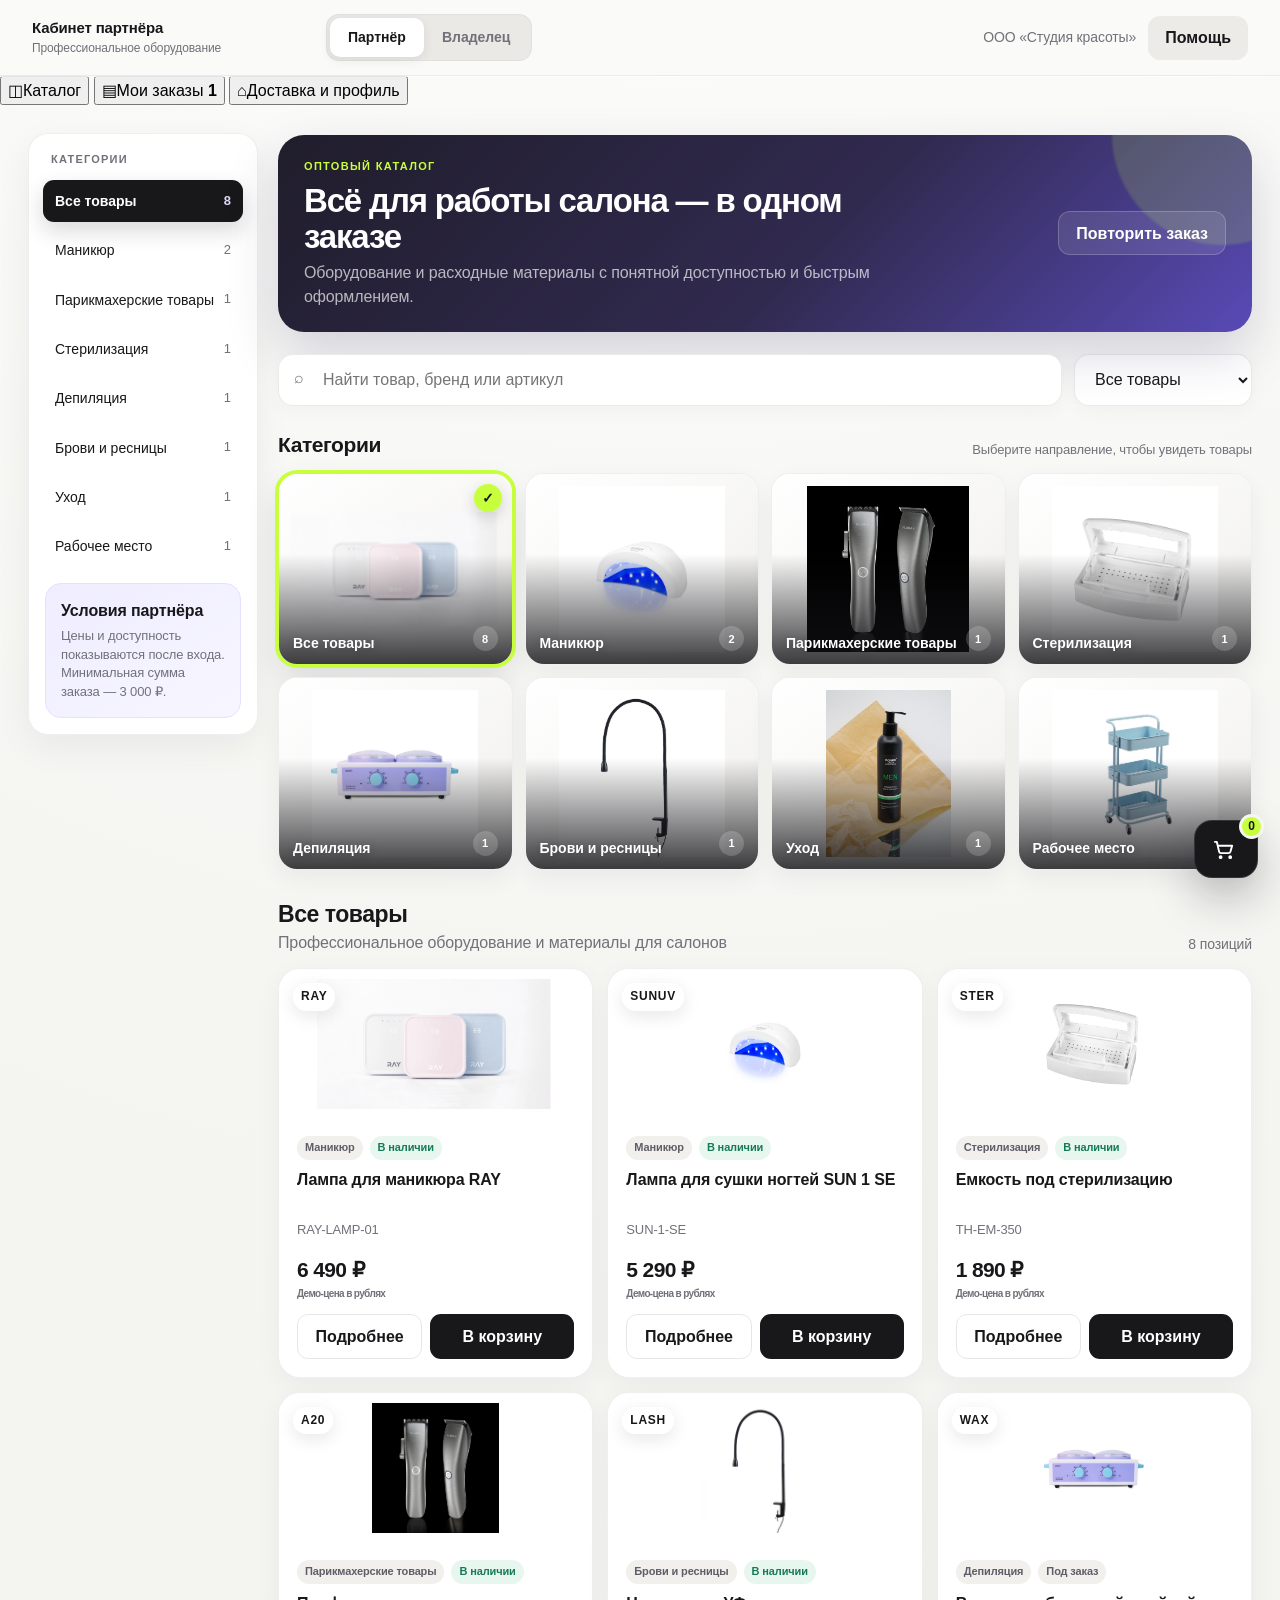
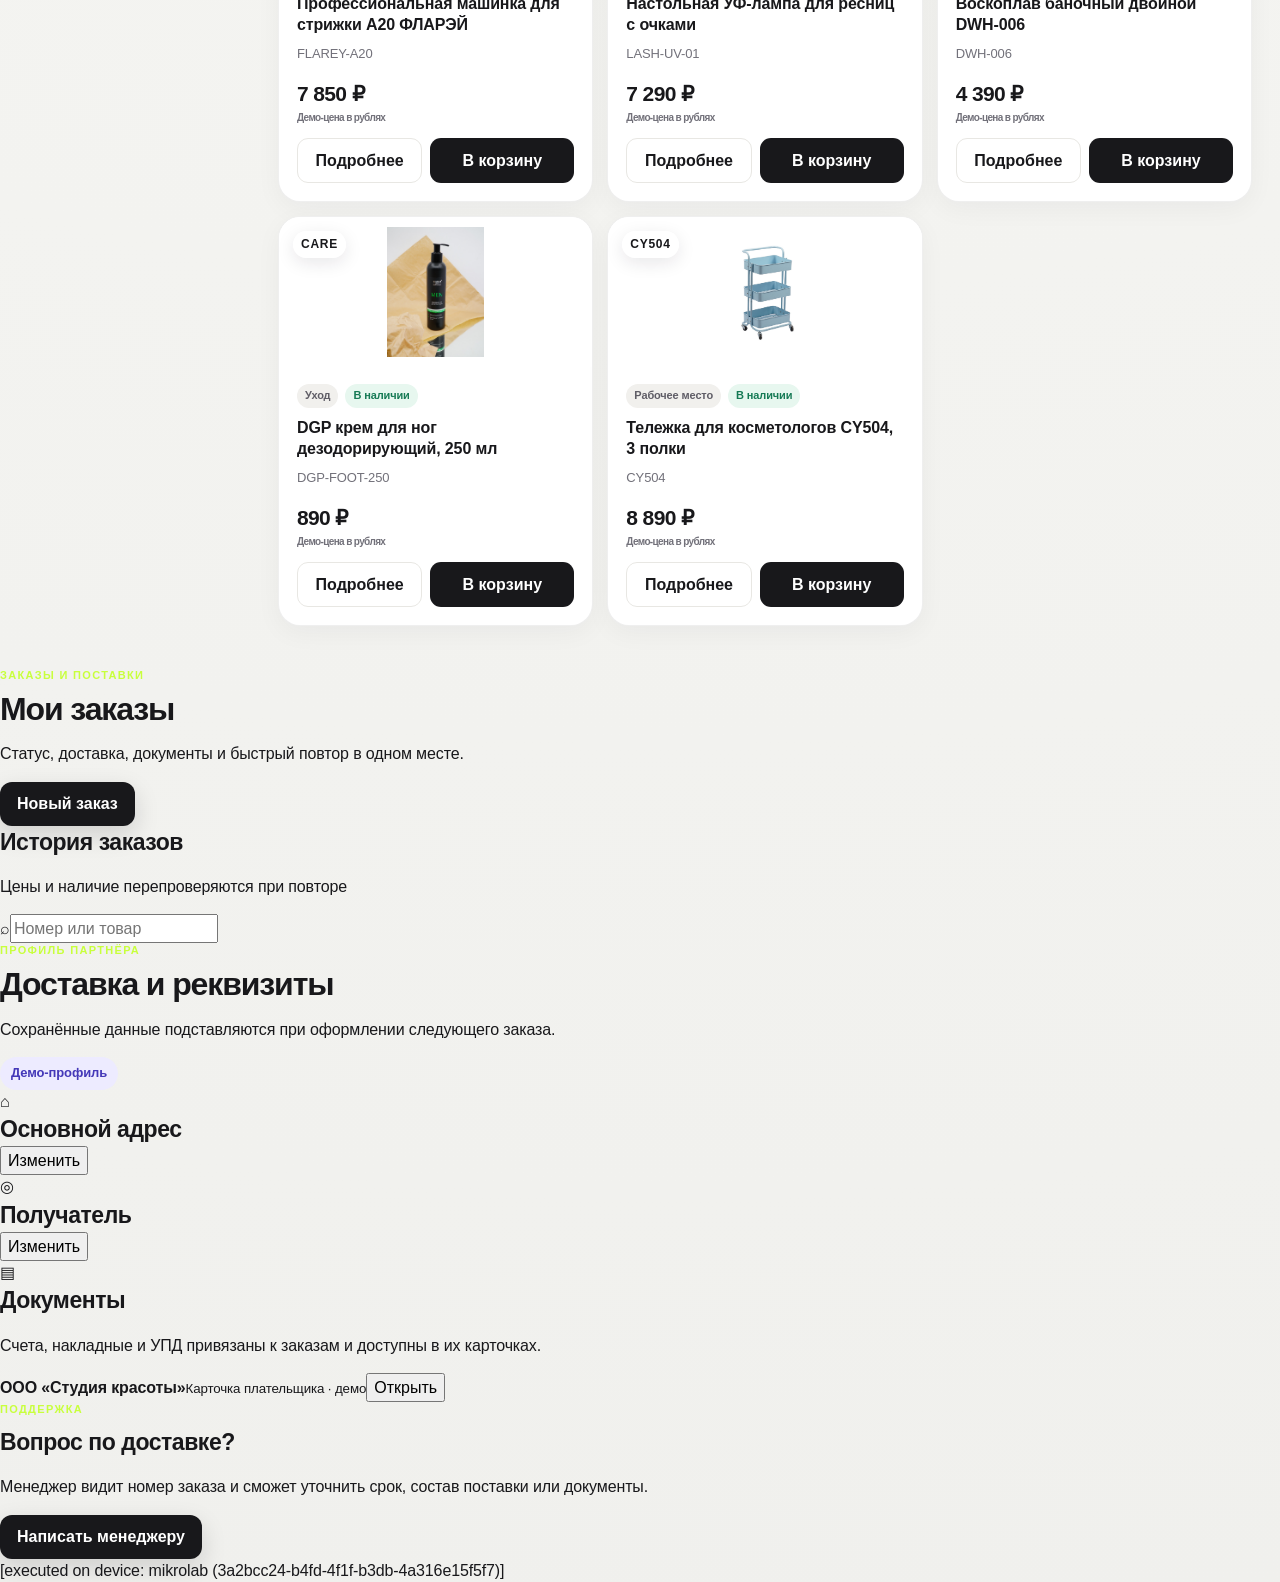
==== commit 8a8dbea1: "Update main catalog" ====
--- a/index.html
+++ b/index.html
@@ -5,7 +5,9 @@
   <meta name="viewport" content="width=device-width, initial-scale=1">
   <meta name="robots" content="noindex, nofollow, noarchive">
   <meta name="description" content="B2B-кабинет для заказа профессионального оборудования и расходных материалов для салонов красоты.">
+  <link rel="icon" href="data:,">
   <title>B2B кабинет — профессиональный каталог</title>
+  <link rel="stylesheet" href="partner-mvp.css">
   <style>
     :root{
       --th-purple:#52478a;--th-purple-dark:#3f376e;--th-purple-soft:#f0eef8;
@@ -325,6 +327,12 @@
     </header>
 
     <section class="customer-view">
+      <nav class="partner-nav" aria-label="Разделы кабинета">
+        <button class="partner-tab active" type="button" data-partner-view="catalog"><span>◫</span>Каталог</button>
+        <button class="partner-tab" type="button" data-partner-view="orders"><span>▤</span>Мои заказы <b id="activeOrderBadge">1</b></button>
+        <button class="partner-tab" type="button" data-partner-view="delivery"><span>⌂</span>Доставка и профиль</button>
+      </nav>
+      <div class="partner-view active" id="catalogPartnerView" data-partner-panel="catalog">
       <div class="shell">
         <aside class="sidebar">
           <p class="side-title">Категории</p>
@@ -344,6 +352,27 @@
           <div id="cartContent"></div>
         </aside>
       </div>
+      </div>
+
+      <section class="partner-view partner-page" id="ordersPartnerView" data-partner-panel="orders" aria-labelledby="ordersTitle">
+        <div class="partner-page-head"><div><span class="eyebrow dark">Заказы и поставки</span><h1 id="ordersTitle">Мои заказы</h1><p>Статус, доставка, документы и быстрый повтор в одном месте.</p></div><button class="primary" type="button" data-partner-view="catalog">Новый заказ</button></div>
+        <div class="order-overview" id="orderOverview"></div>
+        <div class="partner-card order-history-card">
+          <div class="history-toolbar"><div><h2>История заказов</h2><p>Цены и наличие перепроверяются при повторе</p></div><label class="history-search"><span>⌕</span><input id="historySearch" type="search" placeholder="Номер или товар" aria-label="Поиск по истории заказов"></label></div>
+          <div class="history-filters" id="historyFilters" aria-label="Фильтр заказов"></div>
+          <div class="history-list" id="partnerOrderList"></div>
+        </div>
+      </section>
+
+      <section class="partner-view partner-page" id="deliveryPartnerView" data-partner-panel="delivery" aria-labelledby="deliveryTitle">
+        <div class="partner-page-head"><div><span class="eyebrow dark">Профиль партнёра</span><h1 id="deliveryTitle">Доставка и реквизиты</h1><p>Сохранённые данные подставляются при оформлении следующего заказа.</p></div><span class="demo-tag">Демо-профиль</span></div>
+        <div class="profile-grid">
+          <article class="partner-card profile-card"><div class="card-title-row"><div><span class="card-icon">⌂</span><h2>Основной адрес</h2></div><button class="text-action" type="button" id="editAddressBtn">Изменить</button></div><div id="savedAddressCard"></div></article>
+          <article class="partner-card profile-card"><div class="card-title-row"><div><span class="card-icon">◎</span><h2>Получатель</h2></div><button class="text-action" type="button" id="editRecipientBtn">Изменить</button></div><div id="savedRecipientCard"></div></article>
+          <article class="partner-card profile-card"><div class="card-title-row"><div><span class="card-icon">▤</span><h2>Документы</h2></div></div><p class="profile-lead">Счета, накладные и УПД привязаны к заказам и доступны в их карточках.</p><div class="profile-list"><span><b>ООО «Студия красоты»</b><small>Карточка плательщика · демо</small></span><button class="soft-action" type="button" id="companyCardBtn">Открыть</button></div></article>
+          <article class="partner-card profile-card accent-card"><span class="eyebrow">Поддержка</span><h2>Вопрос по доставке?</h2><p>Менеджер видит номер заказа и сможет уточнить срок, состав поставки или документы.</p><button class="primary light" type="button" id="deliveryHelpBtn">Написать менеджеру</button></article>
+        </div>
+      </section>
       <button class="mobile-cart" id="mobileCartBtn" type="button" aria-label="Открыть корзину"><svg viewBox="0 0 24 24" aria-hidden="true"><circle cx="9" cy="20" r="1"></circle><circle cx="19" cy="20" r="1"></circle><path d="M3 4h2l2.4 10.2a2 2 0 0 0 2 1.6h7.9a2 2 0 0 0 1.9-1.4L21 8H7"></path></svg><span class="floating-count" id="floatingCartCount">0</span></button>
     </section>
 
@@ -493,6 +522,7 @@
     document.getElementById('stockWarning').onkeydown=e=>{if(e.key==='Enter'||e.key===' '){e.preventDefault();openStock()}};
     render();
   </script>
+  <script src="partner-mvp.js"></script>
 </body>
 </html>
 
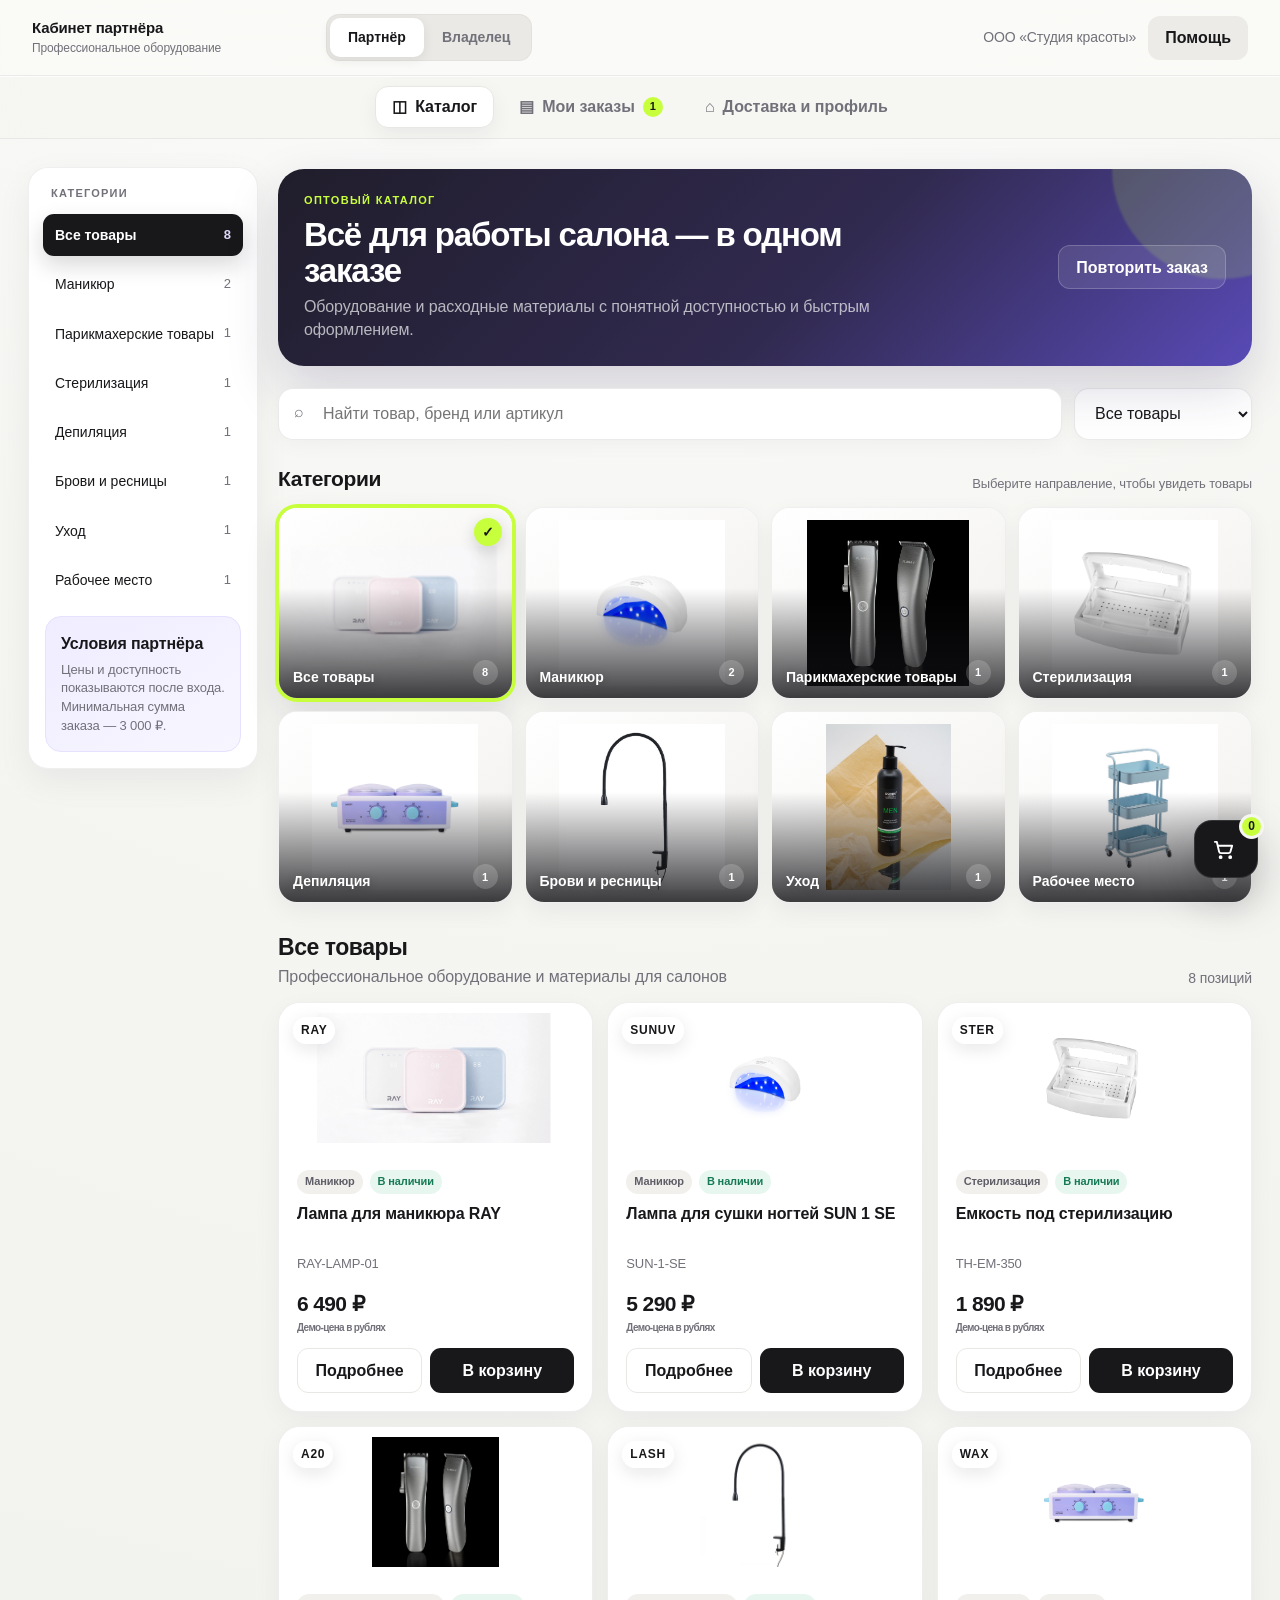
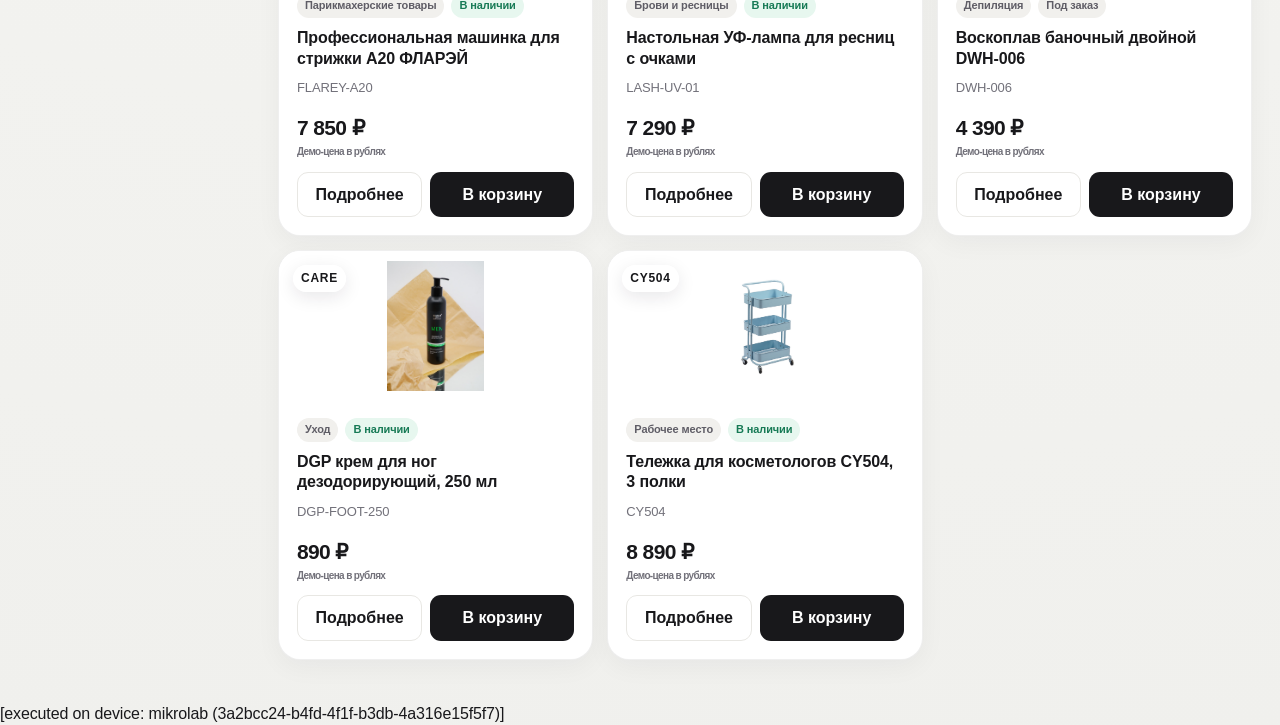
==== commit 024e58c6: "Refresh index.html" ====
--- a/index.html
+++ b/index.html
@@ -384,6 +384,21 @@
         <div class="metric"><span>Средний заказ</span><strong>15 535 ₽</strong><small>демонстрационный показатель</small></div>
         <div class="metric"><span>Товары в наличии</span><strong>92%</strong><small>по демо-каталогу</small></div>
       </div>
+      <div class="operations-grid">
+        <article class="owner-block integration-card">
+          <div class="owner-block-head"><div><span class="demo-tag test-tag">Тестовый контур</span><h2>Обмен между системами</h2><span class="quiet">Пример архитектуры — состав систем уточняется после обследования</span></div><button class="secondary" type="button" id="integrationLogBtn">Журнал обмена</button></div>
+          <div class="integration-strip">
+            <div class="system-node"><i class="health-dot"></i><div><b>Учётная система</b><small>товары, цены, остатки и резерв</small></div><span>Работает</span></div>
+            <em>→</em><div class="system-node core"><i class="health-dot"></i><div><b>B2B API</b><small>единая логика заказа</small></div><span>Синхронно</span></div>
+            <em>→</em><div class="system-node"><i class="health-dot"></i><div><b>CRM и доставка</b><small>статусы, менеджер и перевозчик</small></div><span>Работает</span></div>
+          </div>
+          <div class="integration-note"><b>Безопасное обновление</b><span>Изменения сначала проверяются в отдельной тестовой среде, затем публикуются в рабочую.</span></div>
+        </article>
+        <article class="owner-block flow-card">
+          <div class="owner-block-head"><div><h2>Заказ № 1046</h2><span class="quiet">Сквозной процесс поставки</span></div><button class="secondary" type="button" id="flowDetailsBtn">Открыть</button></div>
+          <div class="compact-flow"><div class="flow-step done"><i>✓</i><span><b>Резерв</b><small>2 склада</small></span></div><div class="flow-step done"><i>✓</i><span><b>Сборка</b><small>завершена</small></span></div><div class="flow-step current"><i>3</i><span><b>Перевозчик</b><small>ожидает передачи</small></span></div><div class="flow-step"><i>4</i><span><b>Доставка</b><small>после 14:00</small></span></div></div>
+        </article>
+      </div>
       <div class="owner-grid">
         <div class="owner-block">
           <div class="owner-block-head"><div><h2>Заказы требуют внимания</h2><span class="quiet">Быстрый переход к следующему действию</span></div><button class="secondary" type="button" id="allOrdersBtn">Все заказы</button></div>
--- a/partner-mvp.css
+++ b/partner-mvp.css
@@ -0,0 +1,22 @@
+.partner-nav{position:sticky;top:76px;z-index:24;display:flex;justify-content:center;gap:8px;padding:10px 20px;background:rgba(245,245,242,.88);border-bottom:1px solid rgba(28,28,32,.06);backdrop-filter:blur(18px)}
+.partner-tab{display:flex;align-items:center;gap:8px;min-height:42px;padding:0 16px;border:1px solid transparent;border-radius:13px;background:transparent;color:var(--th-muted);font-weight:800;transition:.18s ease}
+.partner-tab:hover{background:#fff;color:var(--th-ink)}.partner-tab.active{background:#fff;color:var(--th-ink);border-color:var(--th-line);box-shadow:0 7px 22px rgba(25,22,42,.06)}
+.partner-tab b{display:grid;place-items:center;min-width:20px;height:20px;padding:0 6px;border-radius:99px;background:var(--th-lime);color:var(--th-ink);font-size:11px}
+.partner-view{display:none}.partner-view.active{display:block}.partner-page{width:min(1180px,calc(100% - 40px));margin:0 auto;padding:32px 0 70px}
+.partner-page-head{display:flex;align-items:flex-end;justify-content:space-between;gap:20px;margin-bottom:22px}.partner-page-head p{margin:5px 0 0;color:var(--th-muted)}.eyebrow.dark{color:var(--th-purple)}
+.partner-card{background:#fff;border:1px solid rgba(28,28,32,.07);border-radius:24px;box-shadow:var(--th-shadow)}
+.order-overview{display:grid;grid-template-columns:1.35fr repeat(2,.65fr);gap:14px;margin-bottom:16px}.overview-card{padding:20px}.overview-card span{display:block;color:var(--th-muted);font-size:12px}.overview-card strong{display:block;margin-top:6px;font-size:25px}.overview-card.primary-overview{position:relative;overflow:hidden;background:linear-gradient(135deg,#201d2b,#5146a6);color:#fff}.overview-card.primary-overview::after{content:"";position:absolute;width:130px;height:130px;right:-50px;top:-60px;border-radius:50%;background:rgba(200,255,61,.16)}.overview-card.primary-overview span{color:rgba(255,255,255,.65)}.overview-card.primary-overview strong{font-size:20px}.overview-card small{display:block;margin-top:4px;color:var(--th-green)}.primary-overview small{color:var(--th-lime)}
+.order-history-card{padding:22px}.history-toolbar{display:flex;align-items:center;justify-content:space-between;gap:20px}.history-toolbar p{margin:3px 0 0;color:var(--th-muted);font-size:13px}.history-search{position:relative;width:min(300px,100%)}.history-search span{position:absolute;left:14px;top:11px;color:var(--th-muted)}.history-search input{width:100%;min-height:44px;padding:0 14px 0 39px;border:1px solid var(--th-line);border-radius:13px;background:#fafaf8}.history-search input:focus{outline:3px solid rgba(97,85,214,.1);border-color:var(--th-purple)}
+.history-filters{display:flex;gap:7px;overflow:auto;margin:18px 0 13px;scrollbar-width:none}.history-filter{white-space:nowrap;border:1px solid var(--th-line);background:#fff;border-radius:99px;padding:8px 12px;color:var(--th-muted);font-weight:800}.history-filter.active{background:var(--th-ink);color:#fff;border-color:var(--th-ink)}
+.history-list{display:grid;gap:9px}.history-order{display:grid;grid-template-columns:105px minmax(180px,1fr) 155px 125px 118px;align-items:center;gap:14px;padding:15px;border:1px solid var(--th-line);border-radius:17px;transition:.16s ease}.history-order:hover{background:#fafaf8;border-color:#d9d7d0}.history-order h3{font-size:15px}.history-order small{display:block;color:var(--th-muted);margin-top:2px}.history-order .amount{font-size:15px}.history-order .delivery-brief{font-size:13px;color:var(--th-muted)}.history-actions{display:flex;justify-content:flex-end;gap:6px}.round-action{display:grid;place-items:center;width:38px;height:38px;border:1px solid var(--th-line);border-radius:11px;background:#fff;color:var(--th-ink);font-weight:900}.round-action:hover{background:var(--th-ink);color:#fff}.status.transit{background:#e8f2ff;color:#2f6096}.status.delivered{background:#e7f7ef;color:var(--th-green)}.status.payment{background:#fff2df;color:var(--th-amber)}.status.cancelled{background:#f1f0ed;color:#777}
+.profile-grid{display:grid;grid-template-columns:1fr 1fr;gap:15px}.profile-card{padding:22px;min-height:210px}.card-title-row{display:flex;align-items:center;justify-content:space-between;gap:16px;margin-bottom:19px}.card-title-row>div{display:flex;align-items:center;gap:10px}.card-icon{display:grid;place-items:center;width:36px;height:36px;border-radius:11px;background:var(--th-purple-soft);color:var(--th-purple);font-weight:900}.text-action{border:0;background:transparent;color:var(--th-purple);font-weight:850}.profile-main{font-weight:850;font-size:17px}.profile-meta{margin-top:7px;color:var(--th-muted);font-size:14px}.profile-tag{display:inline-flex;margin-top:16px;padding:6px 9px;border-radius:99px;background:#e7f7ef;color:var(--th-green);font-size:12px;font-weight:850}.profile-lead{color:var(--th-muted);margin:0 0 18px}.profile-list{display:flex;align-items:center;justify-content:space-between;gap:14px;padding:14px;border-radius:15px;background:#fafaf8;border:1px solid var(--th-line)}.profile-list span{display:grid}.profile-list small{color:var(--th-muted);margin-top:3px}.soft-action{border:0;border-radius:10px;background:#ecebe7;padding:9px 12px;font-weight:800}.accent-card{background:linear-gradient(135deg,#201d2b,#443a80);color:#fff}.accent-card p{color:rgba(255,255,255,.68)}.primary.light{background:var(--th-lime);color:var(--th-ink);box-shadow:none}
+.order-detail-grid{display:grid;grid-template-columns:1.1fr .9fr;gap:15px}.detail-section{padding:17px;border:1px solid var(--th-line);border-radius:17px}.detail-section h3{margin-bottom:12px}.order-line{display:flex;justify-content:space-between;gap:16px;padding:10px 0;border-bottom:1px solid var(--th-line);font-size:13px}.order-line:last-child{border:0}.order-line small{display:block;color:var(--th-muted)}.delivery-box{padding:15px;border-radius:15px;background:#f6f5f2}.delivery-box b,.delivery-box span{display:block}.delivery-box span{color:var(--th-muted);font-size:13px;margin-top:4px}.track-code{display:flex;justify-content:space-between;gap:10px;margin-top:12px;padding-top:12px;border-top:1px solid var(--th-line)}.doc-list{display:grid;gap:8px}.doc-row{display:flex;align-items:center;justify-content:space-between;gap:12px;padding:11px 12px;border:1px solid var(--th-line);border-radius:12px}.doc-row small{display:block;color:var(--th-muted)}
+.manager-note{display:flex;justify-content:space-between;align-items:center;gap:16px;margin-top:15px;padding:15px 17px;border-radius:16px;background:var(--th-purple-soft)}.manager-note p{margin:3px 0 0;color:var(--th-muted);font-size:13px}.empty-history{padding:40px;text-align:center;color:var(--th-muted);border:1px dashed var(--th-line);border-radius:17px}
+.warehouse-picker{display:grid;gap:7px;margin:13px 0 12px}.warehouse-picker>span{font-size:11px;font-weight:850;color:var(--th-muted);text-transform:uppercase;letter-spacing:.05em}.warehouse-select{width:100%;min-height:42px;padding:0 11px;border:1px solid var(--th-line);border-radius:11px;background:#fafaf8;color:var(--th-ink);font-size:13px;font-weight:750}.warehouse-select:focus{outline:3px solid rgba(97,85,214,.1);border-color:var(--th-purple)}
+.stock-hint{display:flex;align-items:center;gap:7px;margin-top:8px;color:var(--th-muted);font-size:12px}.stock-dot{width:7px;height:7px;border-radius:50%;background:var(--th-green)}.stock-dot.warn{background:var(--th-amber)}
+.warehouse-options{display:grid;gap:8px;margin-top:14px}.warehouse-option{display:grid;grid-template-columns:auto 1fr auto;align-items:center;gap:11px;padding:13px;border:1px solid var(--th-line);border-radius:14px;background:#fff;cursor:pointer}.warehouse-option:has(input:checked){border-color:var(--th-purple);box-shadow:0 0 0 2px rgba(97,85,214,.12);background:#faf9ff}.warehouse-option input{accent-color:var(--th-purple)}.warehouse-option span{display:grid}.warehouse-option small{color:var(--th-muted)}.warehouse-option strong{text-align:right;font-size:13px}.warehouse-option strong small{font-weight:500}.split-delivery{margin-top:12px;padding:12px 13px;border-radius:13px;background:#fff7e9;color:#85550d;font-size:12px}.cart-line .line-source{color:var(--th-purple);font-size:11px;font-weight:750}
+@media(max-width:900px){.order-overview{grid-template-columns:1fr 1fr}.primary-overview{grid-column:1/-1}.history-order{grid-template-columns:90px 1fr 110px 84px}.history-order .delivery-brief{display:none}.order-detail-grid{grid-template-columns:1fr}}
+@media(max-width:760px){.partner-nav{top:129px;justify-content:flex-start;padding:8px 12px;overflow:auto}.partner-tab{padding:0 13px;flex:0 0 auto}.partner-tab span{display:none}.partner-page{width:calc(100% - 28px);padding:22px 0 90px}.partner-page-head{align-items:flex-start}.partner-page-head .primary{display:none}.order-overview{grid-template-columns:1fr 1fr;gap:9px}.overview-card{padding:16px}.overview-card strong{font-size:21px}.primary-overview strong{font-size:18px}.order-history-card{padding:16px}.history-toolbar{align-items:flex-start;flex-direction:column}.history-search{width:100%}.history-order{grid-template-columns:76px 1fr auto;padding:13px;gap:9px}.history-order .amount,.history-order .delivery-brief{display:none}.history-order .status{grid-column:2}.history-actions{grid-row:1/3;grid-column:3;flex-direction:column}.profile-grid{grid-template-columns:1fr}.profile-card{min-height:0;padding:18px}.manager-note{align-items:flex-start;flex-direction:column}.customer-view:not(.show-catalog) .mobile-cart{display:none}}
+
+
+[executed on device: mikrolab (3a2bcc24-b4fd-4f1f-b3db-4a316e15f5f7)]
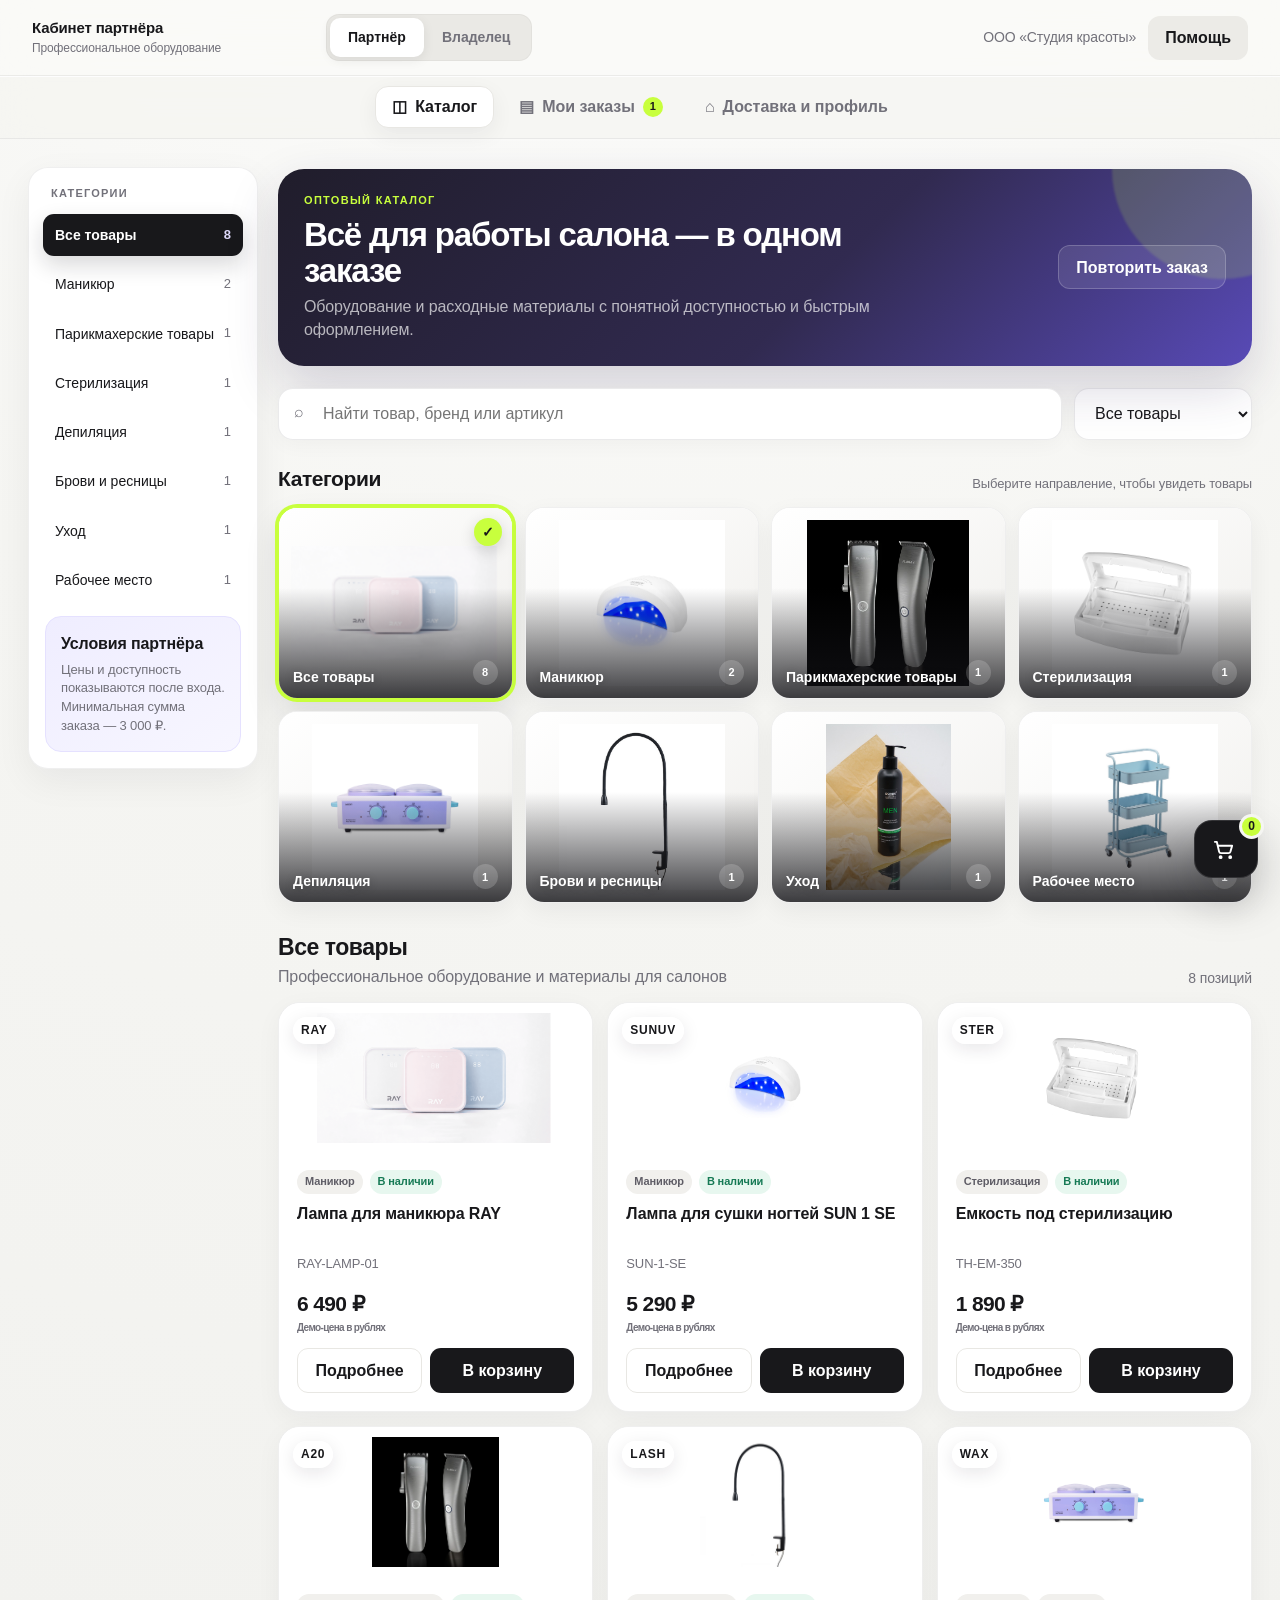
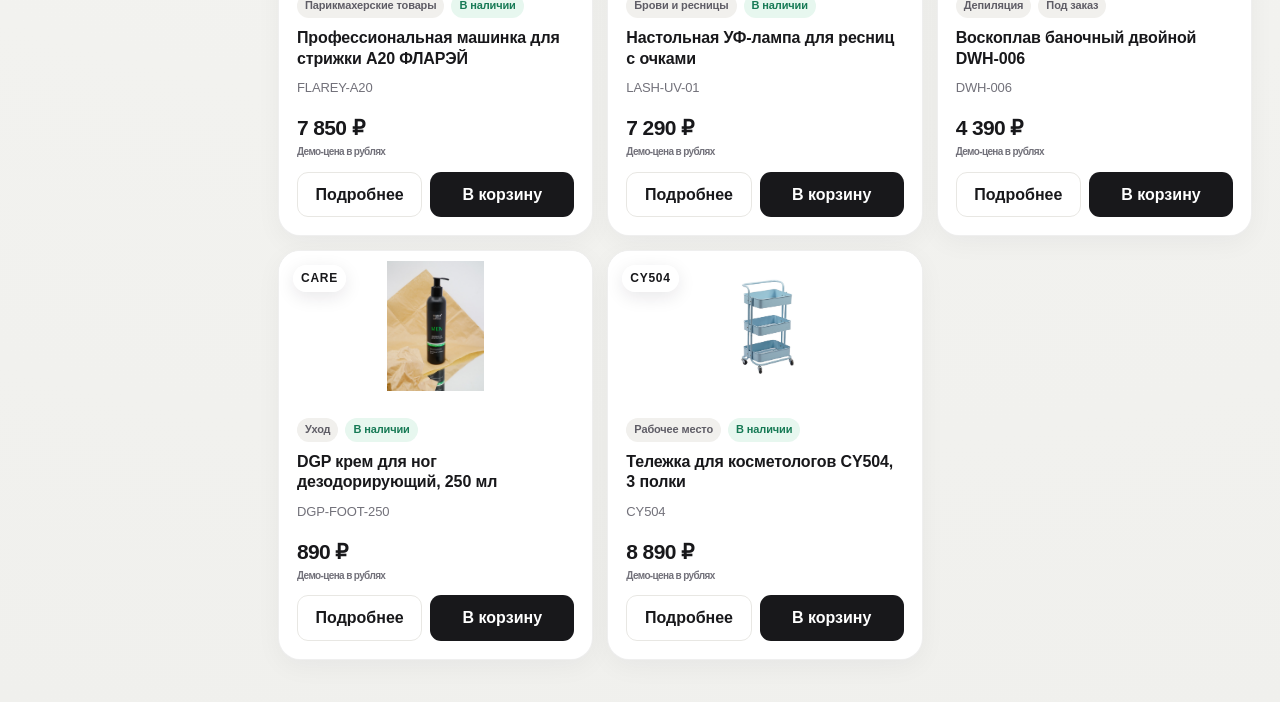
==== commit a6cf3c93: "Clean and refresh index.html" ====
--- a/index.html
+++ b/index.html
@@ -540,6 +540,3 @@
   <script src="partner-mvp.js"></script>
 </body>
 </html>
-
-
-[executed on device: mikrolab (3a2bcc24-b4fd-4f1f-b3db-4a316e15f5f7)]
--- a/partner-mvp.css
+++ b/partner-mvp.css
@@ -15,8 +15,10 @@
 .warehouse-picker{display:grid;gap:7px;margin:13px 0 12px}.warehouse-picker>span{font-size:11px;font-weight:850;color:var(--th-muted);text-transform:uppercase;letter-spacing:.05em}.warehouse-select{width:100%;min-height:42px;padding:0 11px;border:1px solid var(--th-line);border-radius:11px;background:#fafaf8;color:var(--th-ink);font-size:13px;font-weight:750}.warehouse-select:focus{outline:3px solid rgba(97,85,214,.1);border-color:var(--th-purple)}
 .stock-hint{display:flex;align-items:center;gap:7px;margin-top:8px;color:var(--th-muted);font-size:12px}.stock-dot{width:7px;height:7px;border-radius:50%;background:var(--th-green)}.stock-dot.warn{background:var(--th-amber)}
 .warehouse-options{display:grid;gap:8px;margin-top:14px}.warehouse-option{display:grid;grid-template-columns:auto 1fr auto;align-items:center;gap:11px;padding:13px;border:1px solid var(--th-line);border-radius:14px;background:#fff;cursor:pointer}.warehouse-option:has(input:checked){border-color:var(--th-purple);box-shadow:0 0 0 2px rgba(97,85,214,.12);background:#faf9ff}.warehouse-option input{accent-color:var(--th-purple)}.warehouse-option span{display:grid}.warehouse-option small{color:var(--th-muted)}.warehouse-option strong{text-align:right;font-size:13px}.warehouse-option strong small{font-weight:500}.split-delivery{margin-top:12px;padding:12px 13px;border-radius:13px;background:#fff7e9;color:#85550d;font-size:12px}.cart-line .line-source{color:var(--th-purple);font-size:11px;font-weight:750}
+.operations-grid{display:grid;grid-template-columns:minmax(0,1.4fr) minmax(320px,.8fr);gap:18px;margin-bottom:18px}.integration-card .owner-block-head{align-items:flex-start}.test-tag{margin-bottom:9px;background:#eef7ff;color:#286496}.integration-strip{display:grid;grid-template-columns:1fr auto 1fr auto 1fr;align-items:center;gap:10px}.integration-strip>em{color:var(--th-muted);font-style:normal;font-size:20px}.system-node{display:grid;grid-template-columns:auto 1fr;gap:9px;align-items:start;padding:14px;border:1px solid var(--th-line);border-radius:15px;background:#fafaf8}.system-node.core{background:var(--th-purple-soft);border-color:#ddd8ff}.system-node small{display:block;color:var(--th-muted);font-size:11px;margin-top:2px}.system-node>span{grid-column:2;color:var(--th-green);font-size:11px;font-weight:850}.health-dot{width:9px;height:9px;margin-top:5px;border-radius:50%;background:#20a66d;box-shadow:0 0 0 4px rgba(32,166,109,.11)}.integration-note{display:flex;gap:12px;align-items:center;margin-top:12px;padding:12px 14px;border-radius:13px;background:#f4f3ef;font-size:12px}.integration-note span{color:var(--th-muted)}.compact-flow{display:grid;gap:0}.flow-step{position:relative;display:grid;grid-template-columns:28px 1fr;gap:10px;align-items:center;padding:7px 0}.flow-step:not(:last-child)::after{content:"";position:absolute;left:13px;top:35px;width:2px;height:15px;background:var(--th-line)}.flow-step i{display:grid;place-items:center;width:28px;height:28px;border-radius:50%;background:#ecebe7;color:#777;font-style:normal;font-size:11px;font-weight:900}.flow-step.done i{background:var(--th-green);color:#fff}.flow-step.current i{background:var(--th-lime);color:var(--th-ink)}.flow-step span{display:grid}.flow-step small{color:var(--th-muted)}.exchange-list{display:grid;gap:9px}.exchange-row{display:grid;grid-template-columns:80px 1fr auto;gap:12px;align-items:center;padding:12px 13px;border:1px solid var(--th-line);border-radius:13px}.exchange-row time{color:var(--th-muted);font-size:12px}.exchange-row small{display:block;color:var(--th-muted)}.exchange-ok{color:var(--th-green);font-size:12px;font-weight:850}.architecture-callout{margin-top:14px;padding:14px;border-radius:14px;background:var(--th-purple-soft);color:#4f477b;font-size:12px}
+@media(max-width:1100px){.operations-grid{grid-template-columns:1fr}.integration-strip{grid-template-columns:1fr}.integration-strip>em{display:none}}
 @media(max-width:900px){.order-overview{grid-template-columns:1fr 1fr}.primary-overview{grid-column:1/-1}.history-order{grid-template-columns:90px 1fr 110px 84px}.history-order .delivery-brief{display:none}.order-detail-grid{grid-template-columns:1fr}}
-@media(max-width:760px){.partner-nav{top:129px;justify-content:flex-start;padding:8px 12px;overflow:auto}.partner-tab{padding:0 13px;flex:0 0 auto}.partner-tab span{display:none}.partner-page{width:calc(100% - 28px);padding:22px 0 90px}.partner-page-head{align-items:flex-start}.partner-page-head .primary{display:none}.order-overview{grid-template-columns:1fr 1fr;gap:9px}.overview-card{padding:16px}.overview-card strong{font-size:21px}.primary-overview strong{font-size:18px}.order-history-card{padding:16px}.history-toolbar{align-items:flex-start;flex-direction:column}.history-search{width:100%}.history-order{grid-template-columns:76px 1fr auto;padding:13px;gap:9px}.history-order .amount,.history-order .delivery-brief{display:none}.history-order .status{grid-column:2}.history-actions{grid-row:1/3;grid-column:3;flex-direction:column}.profile-grid{grid-template-columns:1fr}.profile-card{min-height:0;padding:18px}.manager-note{align-items:flex-start;flex-direction:column}.customer-view:not(.show-catalog) .mobile-cart{display:none}}
+@media(max-width:760px){.partner-nav{top:129px;justify-content:flex-start;padding:8px 12px;overflow:auto}.partner-tab{padding:0 13px;flex:0 0 auto}.partner-tab span{display:none}.partner-page{width:calc(100% - 28px);padding:22px 0 90px}.partner-page-head{align-items:flex-start}.partner-page-head .primary{display:none}.order-overview{grid-template-columns:1fr 1fr;gap:9px}.overview-card{padding:16px}.overview-card strong{font-size:21px}.primary-overview strong{font-size:18px}.order-history-card{padding:16px}.history-toolbar{align-items:flex-start;flex-direction:column}.history-search{width:100%}.history-order{grid-template-columns:76px 1fr auto;padding:13px;gap:9px}.history-order .amount,.history-order .delivery-brief{display:none}.history-order .status{grid-column:2}.history-actions{grid-row:1/3;grid-column:3;flex-direction:column}.profile-grid{grid-template-columns:1fr}.profile-card{min-height:0;padding:18px}.manager-note{align-items:flex-start;flex-direction:column}.customer-view:not(.show-catalog) .mobile-cart{display:none}.operations-grid{gap:12px}.integration-card,.flow-card{padding:16px}.integration-card .owner-block-head{align-items:flex-start;flex-direction:column}.system-node{padding:12px}.integration-note{align-items:flex-start;flex-direction:column}}
 
 
 [executed on device: mikrolab (3a2bcc24-b4fd-4f1f-b3db-4a316e15f5f7)]
